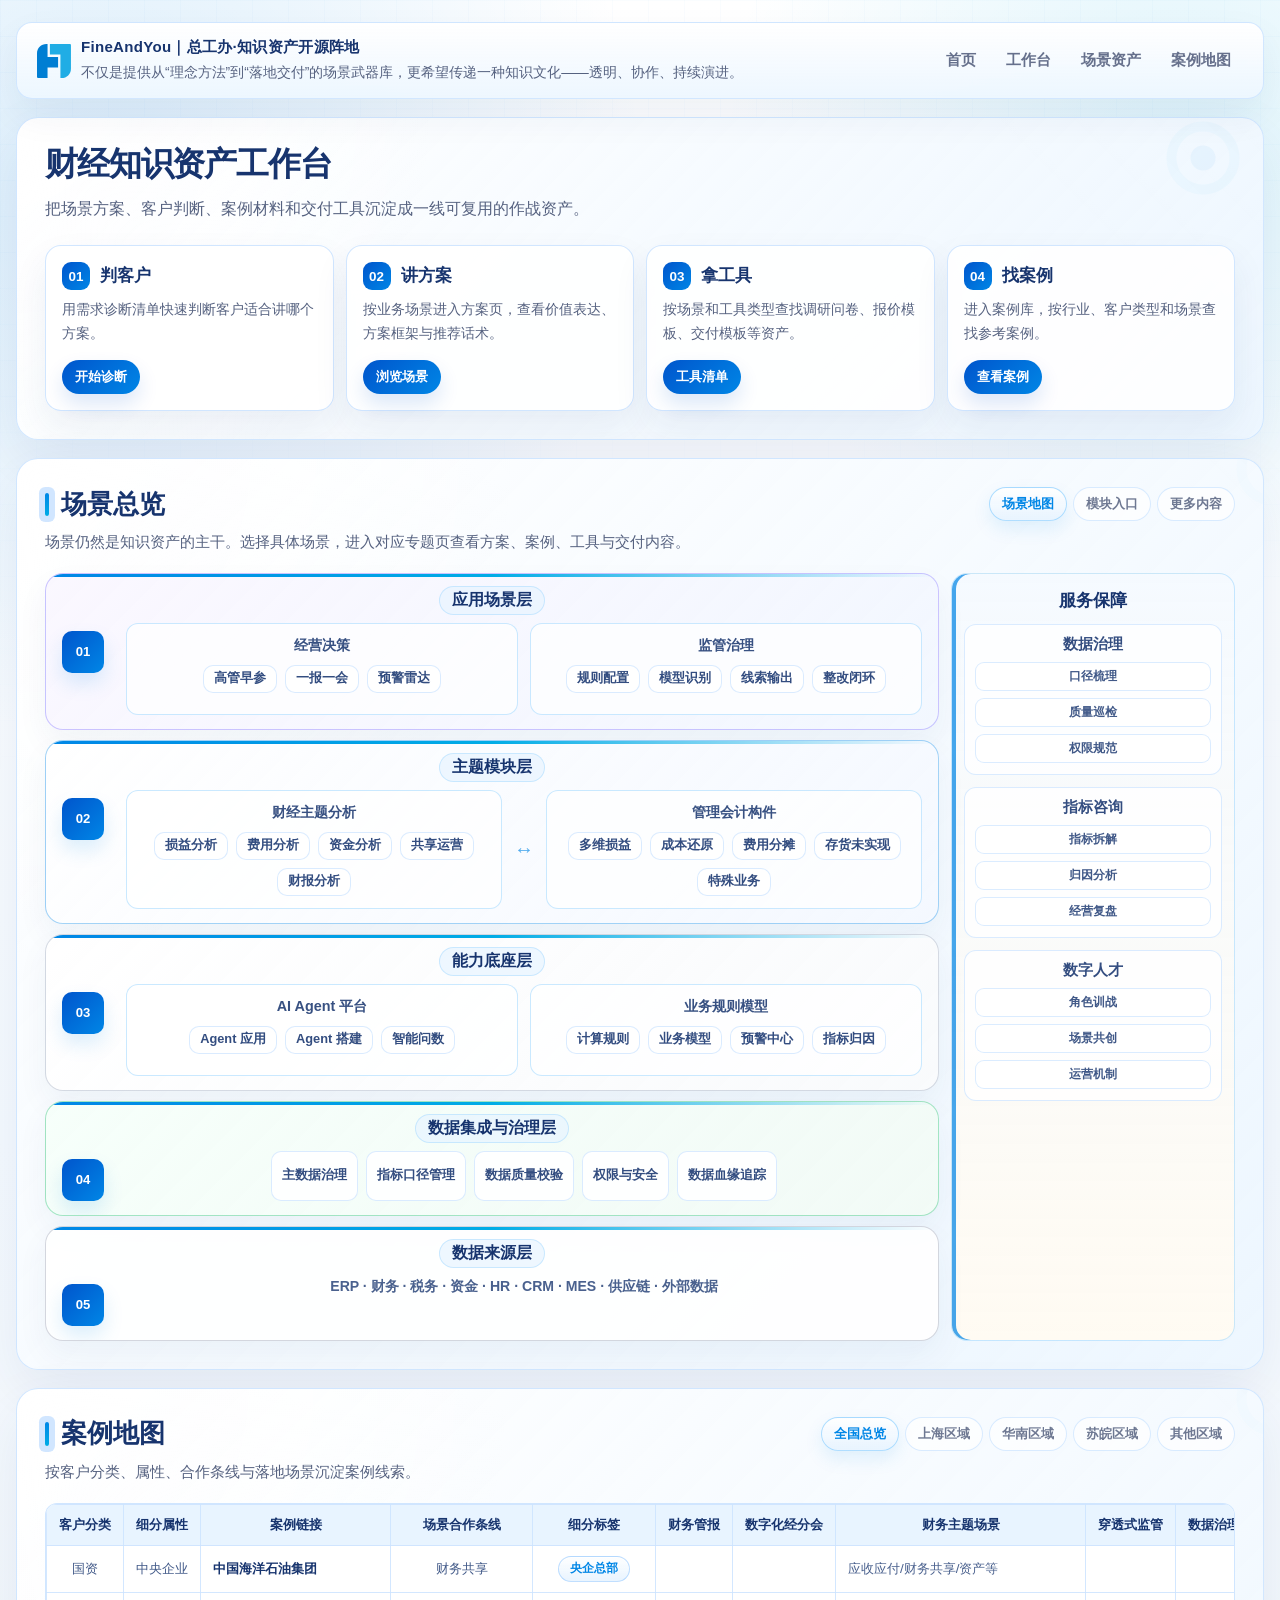
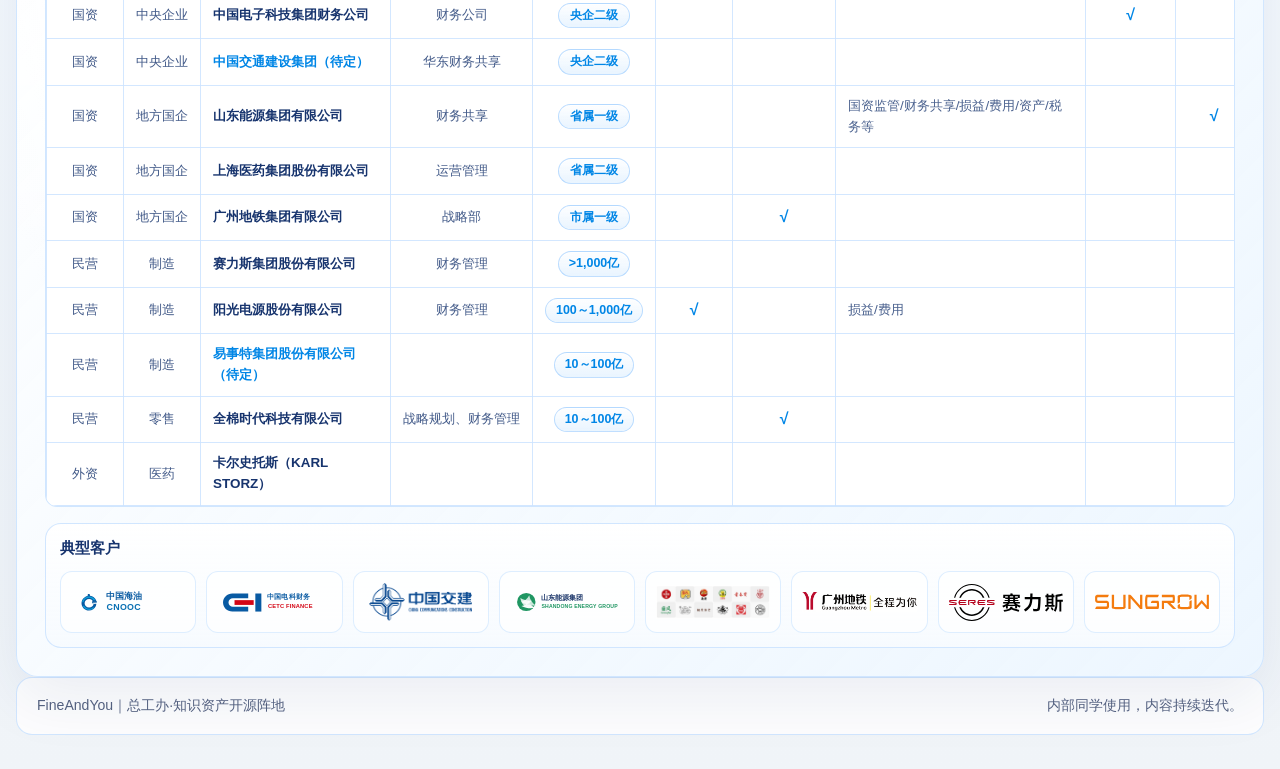
==== index.html @ 0cf7813d "Refine scenario map to architecture layout" ====
<!DOCTYPE html>
<html lang="zh-CN">
<head>
  <meta charset="UTF-8">
  <meta name="viewport" content="width=device-width, initial-scale=1.0">
  <title>FineAndYou | 财经知识资产工作台</title>
  <meta name="description" content="帆软行销·总工办知识资产工作台，面向一线同学沉淀客户判断、场景方案、案例材料与交付工具。">
  <link rel="stylesheet" href="./tokens.css">
  <style>
    :root {
      --navy-900: #17346E;
      --navy-800: #0055CC;
      --navy-700: #0086E6;
      --sky-500: #00ACE6;
      --sky-300: #80CAFF;
      --sky-200: #CCE4FF;
      --bg: #F0F4F8;
      --paper: rgba(255, 255, 255, 0.94);
      --paper-strong: rgba(255, 255, 255, 0.99);
      --line: rgba(0, 85, 204, 0.12);
      --line-strong: rgba(0, 85, 204, 0.2);
      --text: #17346E;
      --text-soft: #566280;
      --text-muted: #8F99B3;
      --accent: #0086E6;
      --success: #00B35C;
      --warning: #F39600;
      --shadow-lg: 0 26px 68px rgba(23, 52, 110, 0.10);
      --shadow-md: 0 16px 36px rgba(23, 52, 110, 0.07);
      --radius-xl: 22px;
      --radius-lg: 16px;
      --radius-md: 12px;
      --radius-sm: 8px;
      --max-width: 1440px;
      --nav-height: 74px;
      --anim: 220ms cubic-bezier(.2, .8, .2, 1);
    }

    * {
      box-sizing: border-box;
    }

    html {
      scroll-behavior: smooth;
    }

    body {
      margin: 0;
      font-family: var(--font-family);
      color: var(--text);
      background:
        radial-gradient(circle at 8% 8%, rgba(0, 134, 230, 0.14), transparent 22%),
        radial-gradient(circle at 92% 6%, rgba(0, 172, 230, 0.12), transparent 18%),
        linear-gradient(180deg, #ffffff 0%, #F5FAFF 48%, #F0F4F8 100%);
      overflow-x: hidden;
    }

    body.is-modal-open {
      overflow: hidden;
    }

    body::before {
      content: "";
      position: fixed;
      inset: 0;
      pointer-events: none;
      background-image:
        linear-gradient(rgba(0, 134, 230, 0.022) 1px, transparent 1px),
        linear-gradient(90deg, rgba(0, 134, 230, 0.022) 1px, transparent 1px);
      background-size: 36px 36px;
      mask-image: linear-gradient(180deg, rgba(0, 0, 0, 0.84), transparent 95%);
    }

    a {
      color: inherit;
      text-decoration: none;
    }

    button,
    input {
      font: inherit;
      color: inherit;
    }

    button {
      cursor: pointer;
      border: 0;
      background: none;
    }

    h1,
    h2,
    h3,
    h4,
    p {
      margin: 0;
    }

    .shell {
      width: min(calc(100% - 32px), var(--max-width));
      margin: 0 auto;
      padding: 22px 0 34px;
      position: relative;
    }

    .topbar {
      position: sticky;
      top: 14px;
      z-index: 60;
      display: flex;
      align-items: center;
      justify-content: space-between;
      gap: 18px;
      min-height: var(--nav-height);
      padding: 15px 20px;
      border-radius: var(--radius-lg);
      background:
        linear-gradient(180deg, rgba(255, 255, 255, 0.96), rgba(232, 244, 255, 0.76)),
        rgba(255, 255, 255, 0.78);
      backdrop-filter: blur(20px) saturate(135%);
      border: 1px solid rgba(204, 228, 255, 0.88);
      box-shadow: 0 16px 38px rgba(23, 52, 110, 0.06);
    }

    .brand {
      min-width: 0;
      display: flex;
      align-items: center;
      gap: 10px;
    }

    .brand-mark {
      flex: 0 0 auto;
      display: flex;
      align-items: center;
    }

    .brand-mark img {
      width: 34px;
      height: auto;
      display: block;
      object-fit: contain;
    }

    .brand-copy {
      min-width: 0;
      display: grid;
      gap: 5px;
    }

    .brand-copy strong {
      display: block;
      font-size: clamp(0.94rem, 1.1vw, 1.08rem);
      color: var(--navy-900);
      letter-spacing: 0.02em;
      white-space: nowrap;
      overflow: hidden;
      text-overflow: ellipsis;
    }

    .brand-subtitle {
      max-width: 760px;
      font-size: 0.86rem;
      line-height: 1.55;
      color: var(--text-soft);
    }

    .topnav {
      display: flex;
      align-items: center;
      gap: 6px;
      flex-wrap: wrap;
      justify-content: flex-end;
    }

    .topnav a {
      position: relative;
      padding: 8px 12px;
      border-radius: 10px;
      color: rgba(86, 98, 128, 0.9);
      font-size: 0.95rem;
      font-weight: 700;
      transition: color var(--anim), background var(--anim);
    }

    .topnav a:hover {
      color: var(--navy-700);
      background: rgba(0, 134, 230, 0.07);
    }

    .page {
      display: grid;
      gap: 18px;
      margin-top: 18px;
    }

    .hero,
    .section-card {
      position: relative;
      overflow: hidden;
      border-radius: var(--radius-xl);
      background:
        radial-gradient(circle at top left, rgba(255, 255, 255, 0.95), transparent 32%),
        linear-gradient(135deg, rgba(255, 255, 255, 0.98), rgba(232, 244, 255, 0.78)),
        var(--paper);
      border: 1px solid rgba(204, 228, 255, 0.88);
      box-shadow: 0 22px 60px rgba(23, 52, 110, 0.08);
      padding: 28px;
    }

    .hero::before,
    .section-card::before {
      content: "";
      position: absolute;
      border-radius: 22px;
      transform: rotate(45deg);
      background:
        radial-gradient(circle, rgba(0, 134, 230, 0.14) 0 12px, transparent 13px 26px, rgba(0, 172, 230, 0.09) 27px 36px, transparent 37px),
        linear-gradient(180deg, rgba(255, 255, 255, 0.08), transparent);
      pointer-events: none;
      opacity: 0.32;
    }

    .hero::before {
      width: 360px;
      height: 360px;
      right: -120px;
      top: -140px;
    }

    .section-card::before {
      width: 220px;
      height: 220px;
      right: -120px;
      top: -100px;
      opacity: 0.16;
    }

    .hero-grid,
    .section-inner {
      position: relative;
      z-index: 1;
    }

    .hero-grid {
      display: grid;
      gap: 22px;
    }

    .hero-copy {
      display: grid;
      gap: 12px;
      max-width: 920px;
    }

    .eyebrow {
      display: inline-flex;
      align-items: center;
      gap: 9px;
      width: fit-content;
      padding: 7px 13px;
      border-radius: 999px;
      background: rgba(0, 134, 230, 0.08);
      color: var(--navy-700);
      font-size: 0.86rem;
      font-weight: 700;
      letter-spacing: 0.04em;
    }

    .eyebrow::before {
      content: "";
      width: 8px;
      height: 8px;
      border-radius: 999px;
      background: linear-gradient(135deg, var(--navy-700), var(--sky-500));
      box-shadow: 0 0 0 6px rgba(0, 134, 230, 0.08);
    }

    .hero h1 {
      font-size: clamp(1.8rem, 2.55vw, 2.58rem);
      line-height: 1.12;
      letter-spacing: -0.035em;
      color: var(--navy-900);
      max-width: 860px;
      text-wrap: balance;
    }

    .hero-subtitle {
      max-width: 940px;
      font-size: 1rem;
      line-height: 1.78;
      color: var(--text-soft);
      text-wrap: pretty;
    }

    .task-grid {
      display: grid;
      grid-template-columns: repeat(4, minmax(0, 1fr));
      gap: 12px;
    }

    .task-card,
    .asset-card,
    .modal-panel,
    .diagnosis-result,
    .tool-row {
      border-radius: var(--radius-lg);
      background: rgba(255, 255, 255, 0.9);
      border: 1px solid rgba(204, 228, 255, 0.9);
      box-shadow: var(--shadow-md);
    }

    .task-card {
      min-height: 166px;
      padding: 16px;
      display: grid;
      align-content: space-between;
      gap: 14px;
      text-align: left;
      transition: transform var(--anim), border-color var(--anim), background var(--anim), box-shadow var(--anim);
    }

    .task-card > span:first-child {
      display: grid;
      grid-template-columns: auto minmax(0, 1fr);
      gap: 8px 10px;
      align-items: center;
    }

    .task-card:hover {
      transform: translateY(-2px);
      border-color: rgba(128, 202, 255, 0.78);
      background: rgba(255, 255, 255, 0.98);
      box-shadow: 0 20px 42px rgba(23, 52, 110, 0.1);
    }

    .task-index {
      display: inline-flex;
      align-items: center;
      justify-content: center;
      width: 28px;
      height: 28px;
      border-radius: 9px;
      color: #fff;
      background: linear-gradient(135deg, var(--navy-800), var(--navy-700));
      font-size: 0.84rem;
      font-weight: 800;
    }

    .task-card h2 {
      margin-top: 0;
      color: var(--navy-900);
      font-size: 1.06rem;
      line-height: 1.32;
    }

    .task-card p {
      grid-column: 1 / -1;
      margin-top: 0;
      color: var(--text-soft);
      font-size: 0.88rem;
      line-height: 1.68;
    }

    .task-action,
    .primary-btn,
    .ghost-btn,
    .tool-filter,
    .modal-close,
    .result-link {
      display: inline-flex;
      align-items: center;
      justify-content: center;
      min-height: 34px;
      padding: 0 13px;
      border-radius: 999px;
      font-size: 0.84rem;
      font-weight: 700;
      transition: transform var(--anim), background var(--anim), border-color var(--anim), color var(--anim), opacity var(--anim);
    }

    .task-action,
    .primary-btn,
    .result-link {
      color: #fff;
      background: linear-gradient(135deg, var(--navy-800), var(--navy-700));
      box-shadow: 0 10px 20px rgba(0, 85, 204, 0.14);
      width: fit-content;
    }

    .ghost-btn,
    .tool-filter,
    .modal-close {
      color: var(--navy-700);
      background: rgba(255, 255, 255, 0.96);
      border: 1px solid rgba(128, 202, 255, 0.58);
    }

    .section-head {
      display: flex;
      align-items: flex-end;
      justify-content: space-between;
      gap: 16px;
      margin-bottom: 18px;
      position: relative;
      z-index: 1;
    }

    .section-title {
      display: grid;
      gap: 8px;
      max-width: 820px;
    }

    .section-title h2 {
      position: relative;
      padding-left: 16px;
      font-size: clamp(1.48rem, 2vw, 2rem);
      line-height: 1.22;
      color: var(--navy-900);
    }

    .section-title h2::before {
      content: "";
      position: absolute;
      left: 0;
      top: 0.15em;
      bottom: 0.15em;
      width: 4px;
      border-radius: 999px;
      background: linear-gradient(180deg, var(--navy-700), var(--sky-500));
      box-shadow: 0 0 0 6px rgba(204, 228, 255, 0.9);
    }

    .section-title p,
    .asset-card p,
    .tool-row p,
    .diagnosis-result p {
      color: var(--text-soft);
      line-height: 1.7;
      font-size: 0.94rem;
    }

    .section-card.is-highlight {
      animation: sectionPulse 1600ms ease;
    }

    @keyframes sectionPulse {
      0% {
        box-shadow: 0 0 0 0 rgba(0, 134, 230, 0.28), 0 22px 60px rgba(23, 52, 110, 0.08);
      }

      55% {
        box-shadow: 0 0 0 10px rgba(0, 134, 230, 0.08), 0 22px 60px rgba(23, 52, 110, 0.08);
      }

      100% {
        box-shadow: 0 0 0 0 rgba(0, 134, 230, 0), 0 22px 60px rgba(23, 52, 110, 0.08);
      }
    }

    .arsenal-tabs {
      display: flex;
      align-items: center;
      gap: 6px;
      flex-wrap: wrap;
      justify-content: flex-end;
    }

    .arsenal-tab {
      display: inline-flex;
      align-items: center;
      justify-content: center;
      min-height: 38px;
      padding: 8px 13px;
      border-radius: 999px;
      color: rgba(86, 98, 128, 0.88);
      border: 1px solid transparent;
      font-weight: 700;
      transition: color var(--anim), background var(--anim), border-color var(--anim);
    }

    .arsenal-tab.is-active {
      color: var(--navy-700);
      background: rgba(232, 244, 255, 0.92);
      border-color: rgba(128, 202, 255, 0.46);
    }

    .scene-tabs,
    .case-region-tabs {
      display: flex;
      align-items: center;
      justify-content: flex-end;
      gap: 6px;
      flex-wrap: wrap;
      max-width: 560px;
    }

    #scene-assets .section-title,
    #case-map .section-title {
      width: 100%;
      max-width: none;
    }

    .scene-title-row,
    .case-map-title-row {
      display: flex;
      align-items: center;
      justify-content: space-between;
      gap: 14px;
      flex-wrap: wrap;
    }

    .scene-tab,
    .case-region-tab {
      display: inline-flex;
      align-items: center;
      justify-content: center;
      min-height: 34px;
      padding: 7px 12px;
      border-radius: 999px;
      color: rgba(86, 98, 128, 0.86);
      font-size: 0.82rem;
      font-weight: 800;
      background: rgba(255, 255, 255, 0.72);
      border: 1px solid rgba(204, 228, 255, 0.74);
      transition: color var(--anim), background var(--anim), border-color var(--anim), box-shadow var(--anim);
    }

    .scene-tab.is-active,
    .case-region-tab.is-active {
      color: var(--navy-700);
      background:
        linear-gradient(180deg, rgba(255, 255, 255, 0.96), rgba(232, 244, 255, 0.9)),
        rgba(232, 244, 255, 0.86);
      border-color: rgba(128, 202, 255, 0.62);
      box-shadow: 0 8px 18px rgba(0, 134, 230, 0.1);
    }

    .arsenal-pane {
      display: none;
      gap: 14px;
    }

    .arsenal-pane.is-active {
      display: grid;
    }

    .asset-grid {
      display: grid;
      grid-template-columns: repeat(3, minmax(0, 1fr));
      gap: 12px;
    }

    .asset-card {
      display: grid;
      gap: 12px;
      min-height: 168px;
      padding: 16px;
      box-shadow: none;
      transition: transform var(--anim), border-color var(--anim), background var(--anim);
    }

    a.asset-card:hover {
      transform: translateY(-2px);
      border-color: rgba(128, 202, 255, 0.78);
      background: rgba(232, 244, 255, 0.46);
    }

    .asset-card.is-disabled {
      border-style: dashed;
      background: rgba(232, 244, 255, 0.4);
      color: var(--text-soft);
    }

    .asset-card-head {
      display: flex;
      align-items: flex-start;
      justify-content: space-between;
      gap: 12px;
    }

    .asset-card h3 {
      color: var(--navy-900);
      font-size: 1.05rem;
      line-height: 1.35;
    }

    .status {
      flex: 0 0 auto;
      display: inline-flex;
      align-items: center;
      min-height: 24px;
      padding: 0 9px;
      border-radius: 999px;
      font-size: 0.75rem;
      font-weight: 800;
      background: rgba(232, 244, 255, 0.96);
      color: var(--navy-700);
      border: 1px solid rgba(128, 202, 255, 0.58);
    }

    .status.is-live {
      color: var(--success);
      border-color: rgba(0, 179, 92, 0.2);
      background: rgba(0, 179, 92, 0.08);
    }

    .status.is-build {
      color: var(--warning);
      border-color: rgba(243, 150, 0, 0.22);
      background: rgba(243, 150, 0, 0.08);
    }

    .status.is-muted {
      color: rgba(86, 98, 128, 0.76);
      border-color: rgba(184, 190, 204, 0.42);
      background: rgba(240, 242, 245, 0.82);
    }

    .case-link {
      display: inline-flex;
      align-items: center;
      gap: 8px;
      width: fit-content;
      color: var(--navy-700);
      font-weight: 700;
      font-size: 0.86rem;
      margin-top: auto;
    }

    .case-link.is-muted,
    .asset-card.is-disabled .case-link {
      color: rgba(86, 98, 128, 0.58);
      pointer-events: none;
    }

    .case-link.is-muted::after,
    .asset-card.is-disabled .case-link::after {
      content: "";
    }

    .case-link::after {
      content: ">";
      font-size: 0.9rem;
      line-height: 1;
    }

    .customer-wall {
      display: grid;
      gap: 12px;
      padding: 14px;
      border-radius: var(--radius-lg);
      background:
        linear-gradient(180deg, rgba(255, 255, 255, 0.94), rgba(245, 250, 255, 0.84)),
        rgba(255, 255, 255, 0.86);
      border: 1px solid rgba(204, 228, 255, 0.9);
    }

    .customer-wall-head {
      display: flex;
      align-items: center;
      justify-content: space-between;
      gap: 12px;
      color: var(--text-soft);
      font-size: 0.82rem;
    }

    .customer-wall-head strong {
      color: var(--navy-900);
      font-size: 0.96rem;
    }

    .customer-logo-grid {
      display: grid;
      grid-template-columns: repeat(8, minmax(0, 1fr));
      gap: 10px;
    }

    .customer-logo {
      display: flex;
      align-items: center;
      justify-content: center;
      min-height: 62px;
      padding: 10px;
      border-radius: 12px;
      background: rgba(255, 255, 255, 0.74);
      border: 1px solid rgba(204, 228, 255, 0.64);
    }

    .customer-logo img {
      width: min(100%, 132px);
      height: 38px;
      object-fit: contain;
      display: block;
      filter: saturate(0.9);
    }

    #case-map .customer-wall {
      margin-top: 16px;
    }

    .case-map-wrap {
      overflow-x: auto;
      border-radius: var(--radius-md);
      border: 1px solid rgba(204, 228, 255, 0.92);
      background: rgba(255, 255, 255, 0.9);
    }

    .case-region-pane {
      display: none;
    }

    .case-region-pane.is-active {
      display: block;
    }

    .case-map-table {
      width: 100%;
      min-width: 1180px;
      border-collapse: collapse;
      color: var(--text);
      font-size: 0.84rem;
      line-height: 1.55;
    }

    .case-map-table th,
    .case-map-table td {
      border: 1px solid rgba(204, 228, 255, 0.86);
      padding: 10px 12px;
      vertical-align: middle;
      background: rgba(255, 255, 255, 0.86);
    }

    .case-map-table th {
      background: rgba(232, 244, 255, 0.96);
      color: var(--navy-900);
      font-weight: 800;
      text-align: center;
      white-space: nowrap;
    }

    .case-map-table td {
      color: rgba(23, 52, 110, 0.82);
    }

    .case-map-table .case-name {
      color: var(--navy-900);
      font-weight: 800;
      min-width: 190px;
    }

    .case-map-subline {
      display: block;
      margin-top: 4px;
      color: var(--navy-700);
      font-size: 0.78rem;
      font-weight: 700;
      line-height: 1.45;
    }

    .case-map-table .case-name.is-pending {
      color: var(--navy-700);
    }

    .case-map-table .center {
      text-align: center;
      white-space: nowrap;
    }

    .case-map-table .scenario-note {
      min-width: 250px;
      color: rgba(23, 52, 110, 0.78);
    }

    .case-map-empty {
      padding: 18px;
      border-radius: var(--radius-md);
      color: var(--text-soft);
      background: rgba(245, 250, 255, 0.78);
      border: 1px dashed rgba(128, 202, 255, 0.68);
      font-weight: 700;
      text-align: center;
    }

    .case-map-tag {
      display: inline-flex;
      align-items: center;
      justify-content: center;
      min-width: 72px;
      padding: 3px 10px;
      border-radius: 999px;
      color: var(--navy-700);
      font-size: 0.78rem;
      font-weight: 800;
      line-height: 1.4;
      background:
        linear-gradient(180deg, rgba(255, 255, 255, 0.94), rgba(232, 244, 255, 0.86)),
        rgba(232, 244, 255, 0.72);
      border: 1px solid rgba(107, 180, 255, 0.42);
      box-shadow: inset 0 1px 0 rgba(255, 255, 255, 0.86);
      white-space: nowrap;
    }

    .case-map-mark {
      color: var(--navy-700);
      font-size: 1rem;
      font-weight: 900;
    }

    .scenario-map {
      display: grid;
      grid-template-columns: minmax(0, 1fr) 284px;
      gap: 12px;
      align-items: stretch;
    }

    .scenario-main {
      display: grid;
      gap: 10px;
    }

    .scenario-layer {
      position: relative;
      overflow: hidden;
      padding: 12px 16px 14px;
      border-radius: 18px;
      background:
        linear-gradient(135deg, rgba(255, 255, 255, 0.98), rgba(242, 247, 255, 0.84)),
        rgba(255, 255, 255, 0.88);
      border: 1px solid rgba(204, 228, 255, 0.88);
      box-shadow: 0 14px 32px rgba(23, 52, 110, 0.05);
    }

    .scenario-layer::before {
      content: "";
      position: absolute;
      inset: 0 0 auto;
      height: 3px;
      background: linear-gradient(90deg, var(--navy-700), var(--sky-500), rgba(128, 202, 255, 0));
    }

    .scenario-layer.is-app {
      border-color: rgba(121, 102, 255, 0.36);
      background:
        linear-gradient(135deg, rgba(250, 247, 255, 0.96), rgba(240, 246, 255, 0.84)),
        rgba(255, 255, 255, 0.88);
    }

    .scenario-layer.is-theme {
      border-color: rgba(0, 134, 230, 0.36);
    }

    .scenario-layer.is-base {
      border-color: rgba(151, 164, 184, 0.4);
      background:
        linear-gradient(135deg, rgba(255, 255, 255, 0.96), rgba(248, 250, 252, 0.86)),
        rgba(255, 255, 255, 0.88);
    }

    .scenario-layer.is-governance {
      border-color: rgba(0, 179, 92, 0.34);
      background:
        linear-gradient(135deg, rgba(246, 255, 250, 0.96), rgba(240, 250, 245, 0.86)),
        rgba(255, 255, 255, 0.88);
    }

    .scenario-layer.is-source {
      border-color: rgba(86, 98, 128, 0.26);
      background: rgba(255, 255, 255, 0.9);
    }

    .scenario-layer-title {
      width: fit-content;
      margin: 0 auto 8px;
      padding: 3px 12px;
      border-radius: 999px;
      color: var(--navy-900);
      font-size: clamp(0.92rem, 1.25vw, 1.08rem);
      font-weight: 900;
      text-align: center;
      background: rgba(232, 244, 255, 0.72);
      border: 1px solid rgba(128, 202, 255, 0.34);
    }

    .scenario-step-row {
      display: grid;
      grid-template-columns: 52px minmax(0, 1fr);
      gap: 12px;
      align-items: stretch;
    }

    .scenario-step-badge {
      display: inline-flex;
      align-items: center;
      justify-content: center;
      width: 42px;
      height: 42px;
      margin-top: 8px;
      border-radius: 10px;
      color: #fff;
      background: linear-gradient(135deg, var(--navy-800), var(--navy-700));
      box-shadow: 0 10px 20px rgba(0, 134, 230, 0.14);
      font-size: 0.82rem;
      font-weight: 900;
    }

    .scenario-cluster-grid {
      display: grid;
      grid-template-columns: repeat(2, minmax(0, 1fr));
      gap: 12px;
      align-items: center;
    }

    .scenario-cluster-row {
      display: grid;
      grid-template-columns: minmax(0, 1fr) auto minmax(0, 1fr);
      gap: 12px;
      align-items: center;
    }

    .scenario-cluster {
      min-height: 92px;
      padding: 12px 14px;
      border-radius: var(--radius-md);
      background: rgba(255, 255, 255, 0.7);
      border: 1px solid rgba(128, 202, 255, 0.42);
    }

    .scenario-cluster-title {
      margin-bottom: 10px;
      color: rgba(23, 52, 110, 0.86);
      font-size: 0.9rem;
      font-weight: 800;
      text-align: center;
    }

    .scenario-pill-row {
      display: flex;
      flex-wrap: wrap;
      justify-content: center;
      gap: 8px;
    }

    .scenario-pill {
      display: inline-flex;
      align-items: center;
      justify-content: center;
      min-height: 28px;
      padding: 4px 10px;
      border-radius: 10px;
      color: rgba(23, 52, 110, 0.88);
      font-size: 0.8rem;
      font-weight: 800;
      background: rgba(255, 255, 255, 0.9);
      border: 1px solid rgba(204, 228, 255, 0.72);
      box-shadow: inset 0 1px 0 rgba(255, 255, 255, 0.82);
    }

    .scenario-flow-arrow {
      color: var(--navy-700);
      font-size: 1.25rem;
      font-weight: 900;
      opacity: 0.68;
    }

    .scenario-source-text {
      color: rgba(23, 52, 110, 0.78);
      font-size: 0.88rem;
      font-weight: 800;
      line-height: 1.55;
      text-align: center;
    }

    .scenario-service {
      display: grid;
      align-content: start;
      gap: 12px;
      padding: 14px 12px;
      border-radius: var(--radius-lg);
      background:
        linear-gradient(180deg, rgba(245, 250, 255, 0.98), rgba(255, 250, 240, 0.82)),
        rgba(255, 255, 255, 0.86);
      border: 1px solid rgba(128, 202, 255, 0.42);
      box-shadow: inset 4px 0 0 rgba(0, 134, 230, 0.72);
    }

    .scenario-service-title {
      color: var(--navy-900);
      font-size: 1.08rem;
      font-weight: 900;
      text-align: center;
    }

    .scenario-service-card {
      display: grid;
      gap: 8px;
      padding: 10px 10px 11px;
      border-radius: var(--radius-md);
      background: rgba(255, 255, 255, 0.78);
      border: 1px solid rgba(204, 228, 255, 0.72);
    }

    .scenario-service-card strong {
      color: rgba(23, 52, 110, 0.88);
      font-size: 0.92rem;
      text-align: center;
    }

    .scenario-service-list {
      display: grid;
      gap: 7px;
    }

    .scenario-service-pill {
      display: inline-flex;
      justify-content: center;
      padding: 5px 8px;
      border-radius: 9px;
      color: rgba(23, 52, 110, 0.82);
      font-size: 0.76rem;
      font-weight: 800;
      background: rgba(255, 255, 255, 0.92);
      border: 1px solid rgba(204, 228, 255, 0.7);
    }

    .modal {
      position: fixed;
      inset: 0;
      z-index: 100;
      display: none;
      align-items: center;
      justify-content: center;
      padding: 24px;
    }

    .modal.is-open {
      display: flex;
    }

    .modal-backdrop {
      position: absolute;
      inset: 0;
      background: rgba(23, 52, 110, 0.38);
      backdrop-filter: blur(14px);
    }

    .modal-panel {
      position: relative;
      z-index: 1;
      width: min(1240px, 100%);
      max-height: min(88vh, 860px);
      overflow: auto;
      padding: 20px;
      background:
        radial-gradient(circle at top left, rgba(232, 244, 255, 0.9), transparent 32%),
        rgba(255, 255, 255, 0.98);
      box-shadow: var(--shadow-lg);
    }

    .modal-head {
      display: flex;
      align-items: flex-start;
      justify-content: space-between;
      gap: 16px;
      padding-bottom: 14px;
      border-bottom: 1px solid rgba(204, 228, 255, 0.88);
    }

    .modal-title {
      display: grid;
      gap: 7px;
    }

    .modal-title h2 {
      color: var(--navy-900);
      font-size: clamp(1.34rem, 2vw, 1.86rem);
      line-height: 1.22;
    }

    .modal-title p {
      color: var(--text-soft);
      line-height: 1.65;
      font-size: 0.94rem;
    }

    .modal-close {
      flex: 0 0 auto;
      width: 38px;
      min-height: 38px;
      padding: 0;
      border-radius: 12px;
      font-size: 1.3rem;
      line-height: 1;
    }

    .modal-body {
      display: grid;
      gap: 16px;
      padding-top: 16px;
    }

    .diagnosis-grid {
      display: grid;
      grid-template-columns: minmax(0, 1fr) minmax(0, 1fr);
      gap: 14px;
      align-items: start;
    }

    .option-groups {
      display: grid;
      grid-template-columns: repeat(2, minmax(0, 1fr));
      gap: 12px;
    }

    .option-group {
      display: grid;
      gap: 10px;
      padding: 14px;
      border-radius: var(--radius-md);
      background: rgba(245, 250, 255, 0.74);
      border: 1px solid rgba(204, 228, 255, 0.84);
    }

    .option-group h3 {
      color: var(--navy-900);
      font-size: 0.98rem;
    }

    .option-list {
      display: flex;
      gap: 8px;
      flex-wrap: wrap;
    }

    .choice {
      position: relative;
      display: inline-flex;
      align-items: center;
      min-height: 34px;
      padding: 0 12px;
      border-radius: 999px;
      background: rgba(255, 255, 255, 0.94);
      border: 1px solid rgba(204, 228, 255, 0.92);
      color: var(--text-soft);
      font-size: 0.84rem;
      font-weight: 700;
      cursor: pointer;
      transition: color var(--anim), background var(--anim), border-color var(--anim);
    }

    .choice input {
      position: absolute;
      inset: 0;
      opacity: 0;
      cursor: pointer;
    }

    .choice:has(input:checked) {
      color: var(--navy-700);
      border-color: rgba(0, 134, 230, 0.45);
      background: rgba(232, 244, 255, 0.92);
    }

    .diagnosis-actions,
    .tool-actions {
      display: flex;
      align-items: center;
      gap: 10px;
      flex-wrap: wrap;
    }

    .diagnosis-actions {
      grid-column: 1 / -1;
    }

    .diagnosis-result {
      padding: 16px;
      display: grid;
      gap: 13px;
      box-shadow: none;
      background:
        linear-gradient(180deg, rgba(255, 255, 255, 0.98), rgba(232, 244, 255, 0.74)),
        rgba(255, 255, 255, 0.94);
      align-content: start;
      min-height: 100%;
    }

    .result-block {
      display: grid;
      gap: 5px;
    }

    .result-block strong {
      color: var(--navy-900);
      font-size: 0.92rem;
    }

    .result-block p {
      font-size: 0.88rem;
    }

    .tool-filters {
      display: grid;
      gap: 10px;
      padding: 14px;
      border-radius: var(--radius-md);
      background: rgba(245, 250, 255, 0.76);
      border: 1px solid rgba(204, 228, 255, 0.84);
    }

    .filter-row {
      display: grid;
      grid-template-columns: 70px minmax(0, 1fr);
      gap: 10px;
      align-items: start;
    }

    .filter-row strong {
      padding-top: 7px;
      color: var(--navy-900);
      font-size: 0.88rem;
    }

    .filter-options {
      display: flex;
      gap: 8px;
      flex-wrap: wrap;
    }

    .tool-filter.is-active {
      color: #fff;
      background: linear-gradient(135deg, var(--navy-800), var(--navy-700));
      border-color: transparent;
    }

    .tool-table {
      display: grid;
      gap: 9px;
    }

    .tool-row {
      display: grid;
      grid-template-columns: minmax(160px, 1.1fr) 110px 120px 96px 92px 104px;
      gap: 10px;
      align-items: center;
      padding: 12px;
      box-shadow: none;
    }

    .tool-row.is-head {
      min-height: 38px;
      color: var(--text-muted);
      font-size: 0.78rem;
      font-weight: 800;
      background: rgba(232, 244, 255, 0.74);
    }

    .tool-row strong {
      color: var(--navy-900);
      font-size: 0.92rem;
    }

    .tool-row p {
      font-size: 0.82rem;
    }

    .tool-action {
      display: inline-flex;
      align-items: center;
      justify-content: center;
      min-height: 30px;
      padding: 0 10px;
      border-radius: 999px;
      color: var(--navy-700);
      background: rgba(232, 244, 255, 0.9);
      border: 1px solid rgba(128, 202, 255, 0.52);
      font-size: 0.78rem;
      font-weight: 800;
      text-align: center;
    }

    .tool-action.is-disabled {
      color: var(--text-muted);
      background: rgba(240, 242, 245, 0.9);
      border-color: rgba(184, 190, 204, 0.48);
      cursor: default;
    }

    .empty-tools {
      display: none;
      padding: 18px;
      border-radius: var(--radius-md);
      color: var(--text-soft);
      background: rgba(245, 250, 255, 0.74);
      border: 1px dashed rgba(128, 202, 255, 0.62);
      text-align: center;
    }

    .empty-tools.is-visible {
      display: block;
    }

    .footer-note {
      display: flex;
      justify-content: space-between;
      gap: 14px;
      flex-wrap: wrap;
      padding: 16px 20px;
      border-radius: var(--radius-lg);
      border: 1px solid rgba(204, 228, 255, 0.9);
      background: rgba(255, 255, 255, 0.82);
      color: var(--text-soft);
      font-size: 0.88rem;
      line-height: 1.7;
    }

    @media (max-width: 1180px) {
      .task-grid {
        grid-template-columns: repeat(2, minmax(0, 1fr));
      }

      .asset-grid {
        grid-template-columns: repeat(2, minmax(0, 1fr));
      }

      .case-map-table {
        min-width: 1100px;
      }

      .customer-logo-grid {
        grid-template-columns: repeat(4, minmax(0, 1fr));
      }

    }

    @media (max-width: 920px) {
      .topbar {
        position: static;
        align-items: flex-start;
        flex-direction: column;
        gap: 14px;
      }

      .topnav,
      .arsenal-tabs,
      .scene-tabs,
      .case-region-tabs {
        justify-content: flex-start;
      }

      .section-head {
        align-items: flex-start;
        flex-direction: column;
      }

      .hero,
      .section-card {
        padding: 22px;
      }

      .case-map-table th,
      .case-map-table td {
        padding: 9px 10px;
      }

      .diagnosis-grid,
      .option-groups {
        grid-template-columns: 1fr;
      }

      .scenario-flow-arrow {
        text-align: center;
      }

      .tool-row,
      .tool-row.is-head {
        grid-template-columns: 1fr;
        gap: 6px;
      }

      .tool-row.is-head {
        display: none;
      }

      .tool-row {
        align-items: start;
      }

      .tool-row > *::before {
        content: attr(data-label);
        display: block;
        color: var(--text-muted);
        font-size: 0.72rem;
        font-weight: 800;
        margin-bottom: 2px;
      }
    }

    @media (max-width: 760px) {
      .asset-grid,
      .customer-logo-grid {
        grid-template-columns: 1fr;
      }
    }

    @media (max-width: 640px) {
      .shell {
        width: min(calc(100% - 14px), var(--max-width));
        padding-top: 10px;
      }

      .topbar,
      .hero,
      .section-card {
        padding: 16px;
        border-radius: 18px;
      }

      .brand-mark img {
        width: 30px;
      }

      .brand-copy strong {
        font-size: 0.86rem;
      }

      .brand-subtitle {
        font-size: 0.76rem;
        line-height: 1.55;
      }

      .topnav {
        width: 100%;
        gap: 5px;
      }

      .topnav a {
        padding: 7px 8px;
        font-size: 0.8rem;
      }

      .page {
        gap: 12px;
        margin-top: 12px;
      }

      .hero-grid {
        gap: 16px;
      }

      .hero h1 {
        font-size: clamp(1.42rem, 5.4vw, 1.82rem);
        line-height: 1.16;
      }

      .hero-subtitle {
        font-size: 0.88rem;
        line-height: 1.68;
      }

      .task-grid {
        grid-template-columns: 1fr;
      }

      .task-card {
        min-height: 0;
        padding: 14px;
        gap: 12px;
      }

      .task-index {
        width: 26px;
        height: 26px;
        border-radius: 8px;
        font-size: 0.78rem;
      }

      .task-card h2 {
        font-size: 1rem;
      }

      .task-card p {
        font-size: 0.84rem;
        line-height: 1.62;
      }

      .task-action {
        min-height: 32px;
        padding: 0 12px;
        font-size: 0.8rem;
      }

      .scene-title-row,
      .case-map-title-row {
        flex-wrap: nowrap;
        align-items: center;
        gap: 10px;
      }

      #scene-assets .section-title h2,
      #case-map .section-title h2 {
        flex: 0 0 auto;
        font-size: clamp(1.36rem, 5.2vw, 1.58rem);
      }

      #scene-assets .scene-tabs,
      #case-map .case-region-tabs {
        flex: 1 1 auto;
        min-width: 0;
        max-width: none;
        flex-wrap: nowrap;
        justify-content: flex-end;
        gap: 4px;
      }

      #scene-assets .scene-tab,
      #case-map .case-region-tab {
        min-height: 30px;
        padding: 5px 6px;
        font-size: 0.72rem;
      }

      .scenario-main {
        gap: 7px;
      }

      .scenario-map {
        grid-template-columns: minmax(0, 1fr) 96px;
        gap: 6px;
      }

      .scenario-layer {
        padding: 6px;
      }

      .scenario-layer-title {
        margin-bottom: 5px;
        padding: 2px 7px;
        font-size: 0.72rem;
      }

      .scenario-cluster-grid {
        gap: 5px;
      }

      .scenario-cluster-row {
        gap: 5px;
      }

      .scenario-cluster {
        min-height: 0;
        padding: 6px;
      }

      .scenario-cluster-title {
        margin-bottom: 4px;
        font-size: 0.66rem;
      }

      .scenario-pill-row {
        gap: 3px;
      }

      .scenario-pill {
        min-height: 18px;
        padding: 2px 4px;
        border-radius: 6px;
        font-size: 0.56rem;
      }

      .scenario-source-text {
        font-size: 0.62rem;
        line-height: 1.3;
      }

      .scenario-service {
        gap: 5px;
        padding: 7px 6px;
      }

      .scenario-service-title {
        font-size: 0.72rem;
      }

      .scenario-service-card {
        gap: 4px;
        padding: 6px 4px;
      }

      .scenario-service-card strong {
        font-size: 0.62rem;
      }

      .scenario-service-list {
        gap: 3px;
      }

      .scenario-service-pill {
        padding: 3px 2px;
        border-radius: 6px;
        font-size: 0.52rem;
      }

      .modal {
        padding: 10px;
        align-items: stretch;
      }

      .modal-panel {
        max-height: calc(100vh - 20px);
        padding: 14px;
        border-radius: 18px;
      }

      .modal-head {
        gap: 10px;
      }

      .filter-row {
        grid-template-columns: 1fr;
        gap: 6px;
      }

      .filter-row strong {
        padding-top: 0;
      }
    }
  </style>
</head>
<body>
  <div class="shell">
    <header class="topbar">
      <div class="brand">
        <a class="brand-mark" href="#hero" aria-label="FineAndYou 首页">
          <img src="./assets/fanruan-mark.svg" alt="帆软 Logo">
        </a>
        <div class="brand-copy">
          <strong>FineAndYou｜总工办·知识资产开源阵地</strong>
          <p class="brand-subtitle">不仅是提供从“理念方法”到“落地交付”的场景武器库，更希望传递一种知识文化——透明、协作、持续演进。</p>
        </div>
      </div>
      <nav class="topnav" aria-label="页面导航">
        <a href="#hero">首页</a>
        <a href="#workbench">工作台</a>
        <a href="#scene-assets">场景资产</a>
        <a href="#case-map">案例地图</a>
      </nav>
    </header>

    <main class="page">
      <section class="hero" id="hero">
        <div class="hero-grid" id="workbench">
          <div class="hero-copy">
            <h1>财经知识资产工作台</h1>
            <p class="hero-subtitle">把场景方案、客户判断、案例材料和交付工具沉淀成一线可复用的作战资产。</p>
          </div>

          <div class="task-grid" aria-label="知识资产工作台任务入口">
            <button class="task-card" type="button" data-open-modal="diagnosis-modal">
              <span>
                <span class="task-index">01</span>
                <h2>判客户</h2>
                <p>用需求诊断清单快速判断客户适合讲哪个方案。</p>
              </span>
              <span class="task-action">开始诊断</span>
            </button>

            <button class="task-card" type="button" data-scroll-target="scene-assets">
              <span>
                <span class="task-index">02</span>
                <h2>讲方案</h2>
                <p>按业务场景进入方案页，查看价值表达、方案框架与推荐话术。</p>
              </span>
              <span class="task-action">浏览场景</span>
            </button>

            <button class="task-card" type="button" data-open-modal="tools-modal">
              <span>
                <span class="task-index">03</span>
                <h2>拿工具</h2>
                <p>按场景和工具类型查找调研问卷、报价模板、交付模板等资产。</p>
              </span>
              <span class="task-action">工具清单</span>
            </button>

            <a class="task-card" href="./CaseLibrary/">
              <span>
                <span class="task-index">04</span>
                <h2>找案例</h2>
                <p>进入案例库，按行业、客户类型和场景查找参考案例。</p>
              </span>
              <span class="task-action">查看案例</span>
            </a>
          </div>
        </div>
      </section>

      <section class="section-card" id="scene-assets">
        <div class="section-head">
          <div class="section-title">
            <div class="scene-title-row">
              <h2>场景总览</h2>
              <div class="scene-tabs" role="tablist" aria-label="场景总览切换">
                <button class="scene-tab is-active" type="button" role="tab" aria-selected="true" aria-controls="scene-map" data-scene-pane="map">场景地图</button>
                <button class="scene-tab" type="button" role="tab" aria-selected="false" aria-controls="scene-modules" data-scene-pane="modules">模块入口</button>
                <button class="scene-tab" type="button" role="tab" aria-selected="false" aria-controls="scene-more" data-scene-pane="more">更多内容</button>
              </div>
            </div>
            <p>场景仍然是知识资产的主干。选择具体场景，进入对应专题页查看方案、案例、工具与交付内容。</p>
          </div>
        </div>

        <div class="section-inner">
          <div class="arsenal-pane is-active" id="scene-map" role="tabpanel">
            <div class="scenario-map" aria-label="财经场景地图">
              <div class="scenario-main">
                <section class="scenario-layer is-app">
                  <h3 class="scenario-layer-title">应用场景层</h3>
                  <div class="scenario-step-row">
                    <span class="scenario-step-badge">01</span>
                    <div class="scenario-cluster-grid">
                      <div class="scenario-cluster">
                        <div class="scenario-cluster-title">经营决策</div>
                        <div class="scenario-pill-row">
                          <span class="scenario-pill">高管早参</span>
                          <span class="scenario-pill">一报一会</span>
                          <span class="scenario-pill">预警雷达</span>
                        </div>
                      </div>
                      <div class="scenario-cluster">
                        <div class="scenario-cluster-title">监管治理</div>
                        <div class="scenario-pill-row">
                          <span class="scenario-pill">规则配置</span>
                          <span class="scenario-pill">模型识别</span>
                          <span class="scenario-pill">线索输出</span>
                          <span class="scenario-pill">整改闭环</span>
                        </div>
                      </div>
                    </div>
                  </div>
                </section>

                <section class="scenario-layer is-theme">
                  <h3 class="scenario-layer-title">主题模块层</h3>
                  <div class="scenario-step-row">
                    <span class="scenario-step-badge">02</span>
                    <div class="scenario-cluster-row">
                      <div class="scenario-cluster">
                        <div class="scenario-cluster-title">财经主题分析</div>
                        <div class="scenario-pill-row">
                          <span class="scenario-pill">损益分析</span>
                          <span class="scenario-pill">费用分析</span>
                          <span class="scenario-pill">资金分析</span>
                          <span class="scenario-pill">共享运营</span>
                          <span class="scenario-pill">财报分析</span>
                        </div>
                      </div>
                      <span class="scenario-flow-arrow" aria-hidden="true">↔</span>
                      <div class="scenario-cluster">
                        <div class="scenario-cluster-title">管理会计构件</div>
                        <div class="scenario-pill-row">
                          <span class="scenario-pill">多维损益</span>
                          <span class="scenario-pill">成本还原</span>
                          <span class="scenario-pill">费用分摊</span>
                          <span class="scenario-pill">存货未实现</span>
                          <span class="scenario-pill">特殊业务</span>
                        </div>
                      </div>
                    </div>
                  </div>
                </section>

                <section class="scenario-layer is-base">
                  <h3 class="scenario-layer-title">能力底座层</h3>
                  <div class="scenario-step-row">
                    <span class="scenario-step-badge">03</span>
                    <div class="scenario-cluster-grid">
                      <div class="scenario-cluster">
                        <div class="scenario-cluster-title">AI Agent 平台</div>
                        <div class="scenario-pill-row">
                          <span class="scenario-pill">Agent 应用</span>
                          <span class="scenario-pill">Agent 搭建</span>
                          <span class="scenario-pill">智能问数</span>
                        </div>
                      </div>
                      <div class="scenario-cluster">
                        <div class="scenario-cluster-title">业务规则模型</div>
                        <div class="scenario-pill-row">
                          <span class="scenario-pill">计算规则</span>
                          <span class="scenario-pill">业务模型</span>
                          <span class="scenario-pill">预警中心</span>
                          <span class="scenario-pill">指标归因</span>
                        </div>
                      </div>
                    </div>
                  </div>
                </section>

                <section class="scenario-layer is-governance">
                  <h3 class="scenario-layer-title">数据集成与治理层</h3>
                  <div class="scenario-step-row">
                    <span class="scenario-step-badge">04</span>
                    <div class="scenario-pill-row">
                      <span class="scenario-pill">主数据治理</span>
                      <span class="scenario-pill">指标口径管理</span>
                      <span class="scenario-pill">数据质量校验</span>
                      <span class="scenario-pill">权限与安全</span>
                      <span class="scenario-pill">数据血缘追踪</span>
                    </div>
                  </div>
                </section>

                <section class="scenario-layer is-source">
                  <h3 class="scenario-layer-title">数据来源层</h3>
                  <div class="scenario-step-row">
                    <span class="scenario-step-badge">05</span>
                    <p class="scenario-source-text">ERP · 财务 · 税务 · 资金 · HR · CRM · MES · 供应链 · 外部数据</p>
                  </div>
                </section>
              </div>

              <aside class="scenario-service" aria-label="服务保障">
                <h3 class="scenario-service-title">服务保障</h3>
                <section class="scenario-service-card">
                  <strong>数据治理</strong>
                  <div class="scenario-service-list">
                    <span class="scenario-service-pill">口径梳理</span>
                    <span class="scenario-service-pill">质量巡检</span>
                    <span class="scenario-service-pill">权限规范</span>
                  </div>
                </section>
                <section class="scenario-service-card">
                  <strong>指标咨询</strong>
                  <div class="scenario-service-list">
                    <span class="scenario-service-pill">指标拆解</span>
                    <span class="scenario-service-pill">归因分析</span>
                    <span class="scenario-service-pill">经营复盘</span>
                  </div>
                </section>
                <section class="scenario-service-card">
                  <strong>数字人才</strong>
                  <div class="scenario-service-list">
                    <span class="scenario-service-pill">角色训战</span>
                    <span class="scenario-service-pill">场景共创</span>
                    <span class="scenario-service-pill">运营机制</span>
                  </div>
                </section>
              </aside>
            </div>
          </div>

          <div class="arsenal-pane" id="scene-modules" role="tabpanel">
            <div class="asset-grid">
              <article class="asset-card is-disabled" aria-label="财经品牌屋入口暂不跳转">
                <div class="asset-card-head">
                  <h3>财经品牌屋</h3>
                  <span class="status is-muted">建设中</span>
                </div>
                <p>帆软财经品牌的价值主张、品牌定位、面向人群与能力支撑。</p>
                <span class="case-link is-muted">进入页面</span>
              </article>

              <a class="asset-card" href="./JFH/">
                <div class="asset-card-head">
                  <h3>数字化经分会</h3>
                  <span class="status is-live">已上线</span>
                </div>
                <p>聚焦高层经营作战，覆盖场景说明、案例地图与工具资产。</p>
                <span class="case-link">进入页面</span>
              </a>

              <article class="asset-card is-disabled" aria-label="财务管报建设中">
                <div class="asset-card-head">
                  <h3>财务管报</h3>
                  <span class="status is-muted">建设中</span>
                </div>
                <p>围绕财务管报自动化，覆盖场景说明、案例地图与工具资产。当前入口待补齐，避免跳转到无效页面。</p>
                <span class="case-link is-muted">进入页面</span>
              </article>

              <article class="asset-card is-disabled" aria-label="穿透式监管入口暂不跳转">
                <div class="asset-card-head">
                  <h3>穿透式监管</h3>
                  <span class="status is-muted">建设中</span>
                </div>
                <p>聚焦央国企，围绕国资穿透式监管政策要求的场景方案。</p>
                <span class="case-link is-muted">进入页面</span>
              </article>

              <a class="asset-card" href="./FinanceAnalysisPlatform/">
                <div class="asset-card-head">
                  <h3>财务主题分析</h3>
                  <span class="status is-live">已上线</span>
                </div>
                <p>四位一体财务主题分析，丰富的场景框架、看板与分析工具。</p>
                <span class="case-link">进入页面</span>
              </a>

              <a class="asset-card" href="./FinanceAgentPlatform/">
                <div class="asset-card-head">
                  <h3>财经 Agent 平台</h3>
                  <span class="status is-live">已上线</span>
                </div>
                <p>AI Agent 助力财经从数据记录走向价值创造。</p>
                <span class="case-link">进入页面</span>
              </a>
            </div>

          </div>

          <div class="arsenal-pane" id="scene-more" role="tabpanel">
            <div class="asset-grid">
              <a class="asset-card" href="./CaseLibrary/">
                <div class="asset-card-head">
                  <h3>案例专题</h3>
                  <span class="status is-build">建设中</span>
                </div>
                <p>可扩展行业案例、客户复盘、方法论拆解等内容集合。</p>
                <span class="case-link">查看页面</span>
              </a>

              <article class="asset-card is-disabled">
                <div class="asset-card-head">
                  <h3>工具资产</h3>
                  <span class="status">待补充</span>
                </div>
                <p>可接入模板、讲稿、方案页、原型页与常用交付资产库。</p>
                <span class="case-link">打开首屏工具台</span>
              </article>

              <article class="asset-card is-disabled">
                <div class="asset-card-head">
                  <h3>研究洞察</h3>
                  <span class="status">待补充</span>
                </div>
                <p>可沉淀行业观察、趋势判断与关键客户话题的长期内容位。</p>
                <span class="case-link">待补充</span>
              </article>
            </div>
          </div>
        </div>
      </section>

      <section class="section-card" id="case-map">
        <div class="section-head">
          <div class="section-title">
            <div class="case-map-title-row">
              <h2>案例地图</h2>
              <div class="case-region-tabs" role="tablist" aria-label="案例地图区域切换">
                <button class="case-region-tab is-active" type="button" role="tab" aria-selected="true" aria-controls="case-region-national" data-region="national">全国总览</button>
                <button class="case-region-tab" type="button" role="tab" aria-selected="false" aria-controls="case-region-shanghai" data-region="shanghai">上海区域</button>
                <button class="case-region-tab" type="button" role="tab" aria-selected="false" aria-controls="case-region-south" data-region="south">华南区域</button>
                <button class="case-region-tab" type="button" role="tab" aria-selected="false" aria-controls="case-region-suwan" data-region="suwan">苏皖区域</button>
                <button class="case-region-tab" type="button" role="tab" aria-selected="false" aria-controls="case-region-other" data-region="other">其他区域</button>
              </div>
            </div>
            <p>按客户分类、属性、合作条线与落地场景沉淀案例线索。</p>
          </div>
        </div>

        <div class="case-region-pane is-active" id="case-region-national" role="tabpanel">
        <div class="case-map-wrap" role="region" aria-label="全国总览案例地图表格" tabindex="0">
          <table class="case-map-table">
            <thead>
              <tr>
                <th>客户分类</th>
                <th>细分属性</th>
                <th>案例链接</th>
                <th>场景合作条线</th>
                <th>细分标签</th>
                <th>财务管报</th>
                <th>数字化经分会</th>
                <th>财务主题场景</th>
                <th>穿透式监管</th>
                <th>数据治理</th>
                <th>数字人才</th>
              </tr>
            </thead>
            <tbody>
              <tr>
                <td class="center">国资</td>
                <td class="center">中央企业</td>
                <td class="case-name">中国海洋石油集团</td>
                <td class="center">财务共享</td>
                <td class="center"><span class="case-map-tag">央企总部</span></td>
                <td></td>
                <td></td>
                <td class="scenario-note">应收应付/财务共享/资产等</td>
                <td></td>
                <td></td>
                <td class="center"><span class="case-map-mark">√</span></td>
              </tr>
              <tr>
                <td class="center">国资</td>
                <td class="center">中央企业</td>
                <td class="case-name">中国电子科技集团财务公司</td>
                <td class="center">财务公司</td>
                <td class="center"><span class="case-map-tag">央企二级</span></td>
                <td></td>
                <td></td>
                <td></td>
                <td class="center"><span class="case-map-mark">√</span></td>
                <td></td>
                <td></td>
              </tr>
              <tr>
                <td class="center">国资</td>
                <td class="center">中央企业</td>
                <td class="case-name is-pending">中国交通建设集团（待定）</td>
                <td class="center">华东财务共享</td>
                <td class="center"><span class="case-map-tag">央企二级</span></td>
                <td></td>
                <td></td>
                <td></td>
                <td></td>
                <td></td>
                <td></td>
              </tr>
              <tr>
                <td class="center">国资</td>
                <td class="center">地方国企</td>
                <td class="case-name">山东能源集团有限公司</td>
                <td class="center">财务共享</td>
                <td class="center"><span class="case-map-tag">省属一级</span></td>
                <td></td>
                <td></td>
                <td class="scenario-note">国资监管/财务共享/损益/费用/资产/税务等</td>
                <td></td>
                <td class="center"><span class="case-map-mark">√</span></td>
                <td class="center"><span class="case-map-mark">√</span></td>
              </tr>
              <tr>
                <td class="center">国资</td>
                <td class="center">地方国企</td>
                <td class="case-name">上海医药集团股份有限公司</td>
                <td class="center">运营管理</td>
                <td class="center"><span class="case-map-tag">省属二级</span></td>
                <td></td>
                <td></td>
                <td></td>
                <td></td>
                <td></td>
                <td></td>
              </tr>
              <tr>
                <td class="center">国资</td>
                <td class="center">地方国企</td>
                <td class="case-name">广州地铁集团有限公司</td>
                <td class="center">战略部</td>
                <td class="center"><span class="case-map-tag">市属一级</span></td>
                <td></td>
                <td class="center"><span class="case-map-mark">√</span></td>
                <td></td>
                <td></td>
                <td></td>
                <td class="center"><span class="case-map-mark">√</span></td>
              </tr>
              <tr>
                <td class="center">民营</td>
                <td class="center">制造</td>
                <td class="case-name">赛力斯集团股份有限公司</td>
                <td class="center">财务管理</td>
                <td class="center"><span class="case-map-tag">&gt;1,000亿</span></td>
                <td></td>
                <td></td>
                <td></td>
                <td></td>
                <td></td>
                <td></td>
              </tr>
              <tr>
                <td class="center">民营</td>
                <td class="center">制造</td>
                <td class="case-name">阳光电源股份有限公司</td>
                <td class="center">财务管理</td>
                <td class="center"><span class="case-map-tag">100～1,000亿</span></td>
                <td class="center"><span class="case-map-mark">√</span></td>
                <td></td>
                <td class="scenario-note">损益/费用</td>
                <td></td>
                <td></td>
                <td></td>
              </tr>
              <tr>
                <td class="center">民营</td>
                <td class="center">制造</td>
                <td class="case-name is-pending">易事特集团股份有限公司（待定）</td>
                <td></td>
                <td class="center"><span class="case-map-tag">10～100亿</span></td>
                <td></td>
                <td></td>
                <td></td>
                <td></td>
                <td></td>
                <td></td>
              </tr>
              <tr>
                <td class="center">民营</td>
                <td class="center">零售</td>
                <td class="case-name">全棉时代科技有限公司</td>
                <td class="center">战略规划、财务管理</td>
                <td class="center"><span class="case-map-tag">10～100亿</span></td>
                <td></td>
                <td class="center"><span class="case-map-mark">√</span></td>
                <td></td>
                <td></td>
                <td></td>
                <td></td>
              </tr>
              <tr>
                <td class="center">外资</td>
                <td class="center">医药</td>
                <td class="case-name">卡尔史托斯（KARL STORZ）</td>
                <td></td>
                <td></td>
                <td></td>
                <td></td>
                <td></td>
                <td></td>
                <td></td>
                <td></td>
              </tr>
            </tbody>
          </table>
        </div>
        </div>

        <div class="case-region-pane" id="case-region-shanghai" role="tabpanel">
          <div class="case-map-wrap" role="region" aria-label="上海区域案例地图表格" tabindex="0">
            <table class="case-map-table">
              <thead>
                <tr>
                  <th>客户分类</th>
                  <th>细分属性</th>
                  <th>案例链接</th>
                  <th>场景合作条线</th>
                  <th>细分标签</th>
                  <th>财务管报</th>
                  <th>数字化经分会</th>
                  <th>财务主题场景</th>
                  <th>穿透式监管</th>
                  <th>数据治理</th>
                  <th>数字人才</th>
                </tr>
              </thead>
              <tbody>
                <tr>
                  <td class="center">国资</td>
                  <td class="center">医药制造</td>
                  <td class="case-name">上药信谊<span class="case-map-subline">上药信谊预算管理平台</span></td>
                  <td class="center">预算管理</td>
                  <td class="center"><span class="case-map-tag">上海医药系</span></td>
                  <td></td>
                  <td></td>
                  <td class="scenario-note">财报数据 / 业财分析 / 预算编制</td>
                  <td></td>
                  <td class="scenario-note">财务数仓</td>
                  <td></td>
                </tr>
                <tr>
                  <td class="center">国资</td>
                  <td class="center">医药集团</td>
                  <td class="case-name">上药集团<span class="case-map-subline">运营管理平台一期项目</span></td>
                  <td class="center">运营管理</td>
                  <td class="center"><span class="case-map-tag">地方国企</span></td>
                  <td></td>
                  <td></td>
                  <td class="scenario-note">财报数据 / 业财分析 / 预算编制</td>
                  <td></td>
                  <td></td>
                  <td></td>
                </tr>
                <tr>
                  <td class="center">国资</td>
                  <td class="center">医药流通</td>
                  <td class="case-name">上药控股<span class="case-map-subline">FineBI 经营分析案例</span></td>
                  <td class="center">经营分析</td>
                  <td class="center"><span class="case-map-tag">医药供应链</span></td>
                  <td></td>
                  <td></td>
                  <td class="scenario-note">财报数据 / 业财分析 / 自助分析 / 预算编制</td>
                  <td></td>
                  <td class="scenario-note">财务数仓</td>
                  <td></td>
                </tr>
                <tr>
                  <td class="center">民营</td>
                  <td class="center">低压电器</td>
                  <td class="case-name">良信电器<span class="case-map-subline">集团经营分析会</span></td>
                  <td class="center">集团经营分析</td>
                  <td class="center"><span class="case-map-tag">上市制造</span></td>
                  <td class="scenario-note">管报搭建</td>
                  <td class="center"><span class="case-map-mark">√</span></td>
                  <td class="scenario-note">财报数据 / 业财分析</td>
                  <td></td>
                  <td></td>
                  <td></td>
                </tr>
                <tr>
                  <td class="center">国资</td>
                  <td class="center">化工制造</td>
                  <td class="case-name">华谊集团<span class="case-map-subline">3F 财务标准化分析看板</span></td>
                  <td class="center">财务标准化</td>
                  <td class="center"><span class="case-map-tag">上海国资</span></td>
                  <td></td>
                  <td></td>
                  <td class="scenario-note">财报数据 / 业财分析 / 自助分析</td>
                  <td></td>
                  <td></td>
                  <td></td>
                </tr>
                <tr>
                  <td class="center">民营</td>
                  <td class="center">新能源</td>
                  <td class="case-name is-pending">远景能源<span class="case-map-subline">回收计划中</span></td>
                  <td class="center">预算管理</td>
                  <td class="center"><span class="case-map-tag">绿色能源</span></td>
                  <td></td>
                  <td></td>
                  <td class="scenario-note">业财分析 / 预算编制</td>
                  <td></td>
                  <td></td>
                  <td></td>
                </tr>
                <tr>
                  <td class="center">民营</td>
                  <td class="center">海洋科技</td>
                  <td class="case-name">上海海兰劳雷<span class="case-map-subline">项目案例材料</span></td>
                  <td class="center">经营与共享</td>
                  <td class="center"><span class="case-map-tag">航海电子</span></td>
                  <td class="scenario-note">管报搭建</td>
                  <td></td>
                  <td class="scenario-note">业财分析 / 资金分析</td>
                  <td></td>
                  <td></td>
                  <td></td>
                </tr>
                <tr>
                  <td class="center">合资</td>
                  <td class="center">汽车热管理</td>
                  <td class="case-name">空调国际<span class="case-map-subline">对账案例</span></td>
                  <td class="center">财务对账</td>
                  <td class="center"><span class="case-map-tag">制造腰部</span></td>
                  <td></td>
                  <td></td>
                  <td></td>
                  <td></td>
                  <td class="scenario-note">财务对账</td>
                  <td></td>
                </tr>
                <tr>
                  <td class="center">民营</td>
                  <td class="center">新能源汽车</td>
                  <td class="case-name">臻驱科技<span class="case-map-subline">预算编制平台项目</span></td>
                  <td class="center">预算管理</td>
                  <td class="center"><span class="case-map-tag">电驱系统</span></td>
                  <td></td>
                  <td></td>
                  <td class="scenario-note">预算编制</td>
                  <td></td>
                  <td></td>
                  <td></td>
                </tr>
                <tr>
                  <td class="center">民营</td>
                  <td class="center">半导体</td>
                  <td class="case-name is-pending">天数智芯<span class="case-map-subline">回收计划中</span></td>
                  <td class="center">费用与资金分析</td>
                  <td class="center"><span class="case-map-tag">AI 芯片</span></td>
                  <td></td>
                  <td></td>
                  <td class="scenario-note">费用分析 / 资金分析</td>
                  <td></td>
                  <td></td>
                  <td></td>
                </tr>
                <tr>
                  <td class="center">外资</td>
                  <td class="center">医疗器械</td>
                  <td class="case-name">卡尔史托斯<span class="case-map-subline">数仓架构及模型优化项目</span></td>
                  <td class="center">数仓与经营分析</td>
                  <td class="center"><span class="case-map-tag">德资医疗</span></td>
                  <td></td>
                  <td></td>
                  <td class="scenario-note">财报数据 / 业财分析 / 预算编制 / 费用分析</td>
                  <td></td>
                  <td class="scenario-note">财务数仓</td>
                  <td></td>
                </tr>
                <tr>
                  <td class="center">外资</td>
                  <td class="center">医药</td>
                  <td class="case-name">日健中外<span class="case-map-subline">滚动预算项目</span></td>
                  <td class="center">预算管理</td>
                  <td class="center"><span class="case-map-tag">外资药企</span></td>
                  <td></td>
                  <td></td>
                  <td class="scenario-note">预算编制</td>
                  <td></td>
                  <td></td>
                  <td></td>
                </tr>
                <tr>
                  <td class="center">外资</td>
                  <td class="center">医药</td>
                  <td class="case-name is-pending">晖致医药<span class="case-map-subline">回收计划中</span></td>
                  <td class="center">待补充</td>
                  <td class="center"><span class="case-map-tag">跨国药企</span></td>
                  <td></td>
                  <td></td>
                  <td></td>
                  <td></td>
                  <td></td>
                  <td></td>
                </tr>
                <tr>
                  <td class="center">国资</td>
                  <td class="center">中央企业</td>
                  <td class="case-name">中远海运<span class="case-map-subline">财务双集中智能化统计分析项目</span></td>
                  <td class="center">财务共享</td>
                  <td class="center"><span class="case-map-tag">央企航运</span></td>
                  <td class="scenario-note">管报搭建</td>
                  <td></td>
                  <td class="scenario-note">财报数据 / 业财分析 / 费用分析 / 资金分析</td>
                  <td></td>
                  <td class="scenario-note">财务数仓</td>
                  <td></td>
                </tr>
                <tr>
                  <td class="center">国资</td>
                  <td class="center">中央企业</td>
                  <td class="case-name">中交建·华东财务共享中心<span class="case-map-subline">以简道云为中心的全家桶建设案例</span></td>
                  <td class="center">财务共享</td>
                  <td class="center"><span class="case-map-tag">央企共享</span></td>
                  <td></td>
                  <td></td>
                  <td class="scenario-note">财报数据 / 费用分析 / 资金分析</td>
                  <td></td>
                  <td></td>
                  <td></td>
                </tr>
                <tr>
                  <td class="center">民营</td>
                  <td class="center">食品供应链</td>
                  <td class="case-name">佳农食品<span class="case-map-subline">一期财务报表替换案例</span></td>
                  <td class="center">财务报表</td>
                  <td class="center"><span class="case-map-tag">生鲜供应链</span></td>
                  <td class="scenario-note">管报搭建</td>
                  <td></td>
                  <td class="scenario-note">财报数据 / 业财分析</td>
                  <td></td>
                  <td></td>
                  <td></td>
                </tr>
                <tr>
                  <td class="center">外资</td>
                  <td class="center">粮油食品</td>
                  <td class="case-name is-pending">金龙鱼<span class="case-map-subline">待制定回收计划</span></td>
                  <td class="center">自助分析</td>
                  <td class="center"><span class="case-map-tag">上市食品</span></td>
                  <td></td>
                  <td></td>
                  <td class="scenario-note">自助分析</td>
                  <td></td>
                  <td></td>
                  <td></td>
                </tr>
                <tr>
                  <td class="center">外资</td>
                  <td class="center">连锁餐饮</td>
                  <td class="case-name is-pending">百胜集团<span class="case-map-subline">待制定回收计划</span></td>
                  <td class="center">待补充</td>
                  <td class="center"><span class="case-map-tag">餐饮零售</span></td>
                  <td></td>
                  <td></td>
                  <td></td>
                  <td></td>
                  <td></td>
                  <td></td>
                </tr>
              </tbody>
            </table>
          </div>
        </div>

        <div class="case-region-pane" id="case-region-south" role="tabpanel">
          <div class="case-map-empty">华南区域案例地图整理中，后续将按同一字段补充。</div>
        </div>

        <div class="case-region-pane" id="case-region-suwan" role="tabpanel">
          <div class="case-map-empty">苏皖区域案例地图整理中，后续将按同一字段补充。</div>
        </div>

        <div class="case-region-pane" id="case-region-other" role="tabpanel">
          <div class="case-map-empty">其他区域案例地图整理中，后续将按同一字段补充。</div>
        </div>

        <section class="customer-wall" aria-label="案例地图典型客户">
          <div class="customer-wall-head">
            <strong>典型客户</strong>
          </div>
          <div class="customer-logo-grid">
            <div class="customer-logo"><img src="./assets/customer-logos/cnooc.svg" alt="中国海洋石油集团 Logo"></div>
            <div class="customer-logo"><img src="./assets/customer-logos/cetc.svg" alt="中国电子科技集团财务公司 Logo"></div>
            <div class="customer-logo"><img src="./assets/customer-logos/cccc.png" alt="中国交通建设集团 Logo"></div>
            <div class="customer-logo"><img src="./assets/customer-logos/shandong-energy.svg" alt="山东能源集团有限公司 Logo"></div>
            <div class="customer-logo"><img src="./assets/customer-logos/sph.jpg" alt="上海医药集团股份有限公司 Logo"></div>
            <div class="customer-logo"><img src="./assets/customer-logos/gzmtr.gif" alt="广州地铁集团有限公司 Logo"></div>
            <div class="customer-logo"><img src="./assets/customer-logos/seres.svg" alt="赛力斯集团股份有限公司 Logo"></div>
            <div class="customer-logo"><img src="./assets/customer-logos/sungrow.svg" alt="阳光电源股份有限公司 Logo"></div>
          </div>
        </section>
      </section>

    </main>

    <footer class="footer-note">
      <span>FineAndYou｜总工办·知识资产开源阵地</span>
      <span>内部同学使用，内容持续迭代。</span>
    </footer>
  </div>

  <section class="modal" id="diagnosis-modal" aria-hidden="true">
    <div class="modal-backdrop" data-close-modal></div>
    <div class="modal-panel" role="dialog" aria-modal="true" aria-labelledby="diagnosis-title">
      <div class="modal-head">
        <div class="modal-title">
          <h2 id="diagnosis-title">客户需求诊断清单</h2>
          <p>按客户条件和当前诉求快速判断优先推荐的财经场景，并给出下一步动作。</p>
        </div>
        <button class="modal-close" type="button" data-close-modal aria-label="关闭">×</button>
      </div>

      <div class="modal-body">
        <div class="diagnosis-grid">
          <form class="option-groups" id="diagnosis-form">
            <section class="option-group">
              <h3>客户类型</h3>
              <div class="option-list">
                <label class="choice"><input type="checkbox" name="customer" value="private">民营企业</label>
                <label class="choice"><input type="checkbox" name="customer" value="state">央国企/国资</label>
                <label class="choice"><input type="checkbox" name="customer" value="group">集团型企业</label>
                <label class="choice"><input type="checkbox" name="customer" value="growth">成长型企业</label>
              </div>
            </section>

            <section class="option-group">
              <h3>当前主要诉求</h3>
              <div class="option-list">
                <label class="choice"><input type="checkbox" name="need" value="boss">老板看经营</label>
                <label class="choice"><input type="checkbox" name="need" value="analysis">财务分析提效</label>
                <label class="choice"><input type="checkbox" name="need" value="report">管报自动化</label>
                <label class="choice"><input type="checkbox" name="need" value="supervision">监管穿透/集团管控</label>
                <label class="choice"><input type="checkbox" name="need" value="governance">数据治理/指标口径</label>
                <label class="choice"><input type="checkbox" name="need" value="ai">AI 财经创新</label>
              </div>
            </section>

            <section class="option-group">
              <h3>当前触达角色</h3>
              <div class="option-list">
                <label class="choice"><input type="checkbox" name="role" value="ceo">1号位/高层</label>
                <label class="choice"><input type="checkbox" name="role" value="cfo">CFO/财务负责人</label>
                <label class="choice"><input type="checkbox" name="role" value="operation">战略运营/经营管理</label>
                <label class="choice"><input type="checkbox" name="role" value="it">信息化/数字化部门</label>
                <label class="choice"><input type="checkbox" name="role" value="business">业务部门负责人</label>
              </div>
            </section>

            <section class="option-group">
              <h3>数据与机制基础</h3>
              <div class="option-list">
                <label class="choice"><input type="checkbox" name="base" value="meeting">已有经营分析会机制</label>
                <label class="choice"><input type="checkbox" name="base" value="finance-report">已有财务管报体系</label>
                <label class="choice"><input type="checkbox" name="base" value="bi">已有 BI/报表基础</label>
                <label class="choice"><input type="checkbox" name="base" value="chaos">数据口径混乱</label>
                <label class="choice"><input type="checkbox" name="base" value="manual">主要靠手工填报</label>
              </div>
            </section>

            <section class="option-group">
              <h3>项目风险信号</h3>
              <div class="option-list">
                <label class="choice"><input type="checkbox" name="risk" value="budget">预算低但想全做</label>
                <label class="choice"><input type="checkbox" name="risk" value="change">需求频繁变化</label>
                <label class="choice"><input type="checkbox" name="risk" value="decision">无法触达决策人</label>
                <label class="choice"><input type="checkbox" name="risk" value="quality">数据质量差且无人牵头</label>
                <label class="choice"><input type="checkbox" name="risk" value="full">希望一期做完整闭环</label>
              </div>
            </section>

            <div class="diagnosis-actions">
              <button class="primary-btn" type="submit">生成诊断结果</button>
              <button class="ghost-btn" type="reset" id="reset-diagnosis">重新诊断</button>
              <button class="ghost-btn" type="button" data-close-modal>返回工作台</button>
            </div>
          </form>

          <aside class="diagnosis-result" aria-live="polite">
            <div class="result-block">
              <strong>推荐方案</strong>
              <p id="result-solution">请先勾选客户条件，系统会优先推荐对应场景。</p>
            </div>
            <div class="result-block">
              <strong>推荐理由</strong>
              <p id="result-reason">推荐会结合客户类型、核心诉求、触达角色和数据基础进行判断。</p>
            </div>
            <div class="result-block">
              <strong>风险提醒</strong>
              <p id="result-risk">如出现预算不足、无法触达决策人、数据无人牵头等信号，需要先收敛边界。</p>
            </div>
            <div class="result-block">
              <strong>下一步动作</strong>
              <p id="result-next">建议先完成客户访谈和场景定级，再进入具体方案页。</p>
            </div>
            <a class="result-link" id="result-link" href="./JFH/">进入数字化经分会</a>
          </aside>
        </div>
      </div>
    </div>
  </section>

  <section class="modal" id="tools-modal" aria-hidden="true">
    <div class="modal-backdrop" data-close-modal></div>
    <div class="modal-panel" role="dialog" aria-modal="true" aria-labelledby="tools-title">
      <div class="modal-head">
        <div class="modal-title">
          <h2 id="tools-title">场景工具台</h2>
          <p>跨场景检索调研问卷、报价模板、方案材料、案例卡片、交付模板、FAQ 口径和训战资料。</p>
        </div>
        <button class="modal-close" type="button" data-close-modal aria-label="关闭">×</button>
      </div>

      <div class="modal-body">
        <div class="tool-filters" aria-label="工具筛选">
          <div class="filter-row">
            <strong>场景</strong>
            <div class="filter-options" data-filter-group="scene">
              <button class="tool-filter is-active" type="button" data-value="all">全部</button>
              <button class="tool-filter" type="button" data-value="数字化经分会">数字化经分会</button>
              <button class="tool-filter" type="button" data-value="财务主题分析">财务主题分析</button>
              <button class="tool-filter" type="button" data-value="财务管报">财务管报</button>
              <button class="tool-filter" type="button" data-value="穿透式监管">穿透式监管</button>
              <button class="tool-filter" type="button" data-value="财经 Agent 平台">财经 Agent 平台</button>
            </div>
          </div>

          <div class="filter-row">
            <strong>类型</strong>
            <div class="filter-options" data-filter-group="type">
              <button class="tool-filter is-active" type="button" data-value="all">全部</button>
              <button class="tool-filter" type="button" data-value="需求调研问卷">需求调研问卷</button>
              <button class="tool-filter" type="button" data-value="报价模板">报价模板</button>
              <button class="tool-filter" type="button" data-value="方案材料">方案材料</button>
              <button class="tool-filter" type="button" data-value="案例卡片">案例卡片</button>
              <button class="tool-filter" type="button" data-value="交付模板">交付模板</button>
              <button class="tool-filter" type="button" data-value="FAQ 口径">FAQ 口径</button>
              <button class="tool-filter" type="button" data-value="训战资料">训战资料</button>
            </div>
          </div>
        </div>

        <div class="tool-table" id="tool-table">
          <div class="tool-row is-head">
            <span>工具名称</span>
            <span>所属场景</span>
            <span>工具类型</span>
            <span>适用阶段</span>
            <span>状态</span>
            <span>操作</span>
          </div>
          <article class="tool-row" data-scene="数字化经分会" data-type="需求调研问卷">
            <strong data-label="工具名称">经分会客户诊断清单</strong>
            <p data-label="所属场景">数字化经分会</p>
            <p data-label="工具类型">需求调研问卷</p>
            <p data-label="适用阶段">售前</p>
            <span class="status is-live" data-label="状态">已准备</span>
            <a class="tool-action" data-label="操作" href="./JFH/">进入场景页</a>
          </article>
          <article class="tool-row" data-scene="数字化经分会" data-type="案例卡片">
            <strong data-label="工具名称">良信电器案例卡片</strong>
            <p data-label="所属场景">数字化经分会</p>
            <p data-label="工具类型">案例卡片</p>
            <p data-label="适用阶段">方案</p>
            <span class="status is-live" data-label="状态">已准备</span>
            <a class="tool-action" data-label="操作" href="./JFH/">进入场景页</a>
          </article>
          <article class="tool-row" data-scene="财务主题分析" data-type="方案材料">
            <strong data-label="工具名称">财务主题分析方案框架</strong>
            <p data-label="所属场景">财务主题分析</p>
            <p data-label="工具类型">方案材料</p>
            <p data-label="适用阶段">方案</p>
            <span class="status is-live" data-label="状态">已准备</span>
            <a class="tool-action" data-label="操作" href="./FinanceAnalysisPlatform/">进入场景页</a>
          </article>
          <article class="tool-row" data-scene="穿透式监管" data-type="方案材料">
            <strong data-label="工具名称">穿透式监管政策场景说明</strong>
            <p data-label="所属场景">穿透式监管</p>
            <p data-label="工具类型">方案材料</p>
            <p data-label="适用阶段">方案</p>
            <span class="status is-live" data-label="状态">已准备</span>
            <a class="tool-action" data-label="操作" href="./PenetratingSupervision/">进入场景页</a>
          </article>
          <article class="tool-row" data-scene="财经 Agent 平台" data-type="训战资料">
            <strong data-label="工具名称">财经 Agent 场景讲解材料</strong>
            <p data-label="所属场景">财经 Agent 平台</p>
            <p data-label="工具类型">训战资料</p>
            <p data-label="适用阶段">方案</p>
            <span class="status is-live" data-label="状态">已准备</span>
            <a class="tool-action" data-label="操作" href="./FinanceAgentPlatform/">进入场景页</a>
          </article>
          <article class="tool-row" data-scene="财务管报" data-type="报价模板">
            <strong data-label="工具名称">财务管报报价边界模板</strong>
            <p data-label="所属场景">财务管报</p>
            <p data-label="工具类型">报价模板</p>
            <p data-label="适用阶段">报价</p>
            <span class="status is-build" data-label="状态">建设中</span>
            <span class="tool-action is-disabled" data-label="操作">暂无链接</span>
          </article>
          <article class="tool-row" data-scene="数字化经分会" data-type="FAQ 口径">
            <strong data-label="工具名称">经分会常见问题口径</strong>
            <p data-label="所属场景">数字化经分会</p>
            <p data-label="工具类型">FAQ 口径</p>
            <p data-label="适用阶段">售前</p>
            <span class="status" data-label="状态">建议补充</span>
            <span class="tool-action is-disabled" data-label="操作">待补充</span>
          </article>
          <article class="tool-row" data-scene="财务主题分析" data-type="交付模板">
            <strong data-label="工具名称">主题分析交付复盘模板</strong>
            <p data-label="所属场景">财务主题分析</p>
            <p data-label="工具类型">交付模板</p>
            <p data-label="适用阶段">交付</p>
            <span class="status" data-label="状态">内部使用</span>
            <span class="tool-action is-disabled" data-label="操作">内部沉淀中</span>
          </article>
        </div>
        <div class="empty-tools" id="empty-tools">当前筛选条件下暂无工具，建议切换场景或工具类型。</div>
        <div class="tool-actions">
          <button class="ghost-btn" type="button" data-close-modal>返回工作台</button>
        </div>
      </div>
    </div>
  </section>

  <script>
    const tabs = Array.from(document.querySelectorAll('.scene-tab'));
    const panes = Array.from(document.querySelectorAll('.arsenal-pane'));
    const caseRegionTabs = Array.from(document.querySelectorAll('.case-region-tab'));
    const caseRegionPanes = Array.from(document.querySelectorAll('.case-region-pane'));
    const modals = Array.from(document.querySelectorAll('.modal'));
    let lastFocusedElement = null;

    tabs.forEach((tab) => {
      tab.addEventListener('click', () => {
        const { scenePane } = tab.dataset;

        tabs.forEach((item) => {
          const active = item === tab;
          item.classList.toggle('is-active', active);
          item.setAttribute('aria-selected', String(active));
        });

        panes.forEach((panel) => {
          panel.classList.toggle('is-active', panel.id === `scene-${scenePane}`);
        });
      });
    });

    caseRegionTabs.forEach((tab) => {
      tab.addEventListener('click', () => {
        const { region } = tab.dataset;

        caseRegionTabs.forEach((item) => {
          const active = item === tab;
          item.classList.toggle('is-active', active);
          item.setAttribute('aria-selected', String(active));
        });

        caseRegionPanes.forEach((panel) => {
          panel.classList.toggle('is-active', panel.id === `case-region-${region}`);
        });
      });
    });

    function openModal(id) {
      const modal = document.getElementById(id);
      if (!modal) return;
      lastFocusedElement = document.activeElement;
      modal.classList.add('is-open');
      modal.setAttribute('aria-hidden', 'false');
      document.body.classList.add('is-modal-open');
      const closeButton = modal.querySelector('.modal-close');
      closeButton?.focus();
    }

    function closeModal(modal) {
      if (!modal) return;
      modal.classList.remove('is-open');
      modal.setAttribute('aria-hidden', 'true');
      document.body.classList.remove('is-modal-open');
      if (lastFocusedElement && typeof lastFocusedElement.focus === 'function') {
        lastFocusedElement.focus();
      }
    }

    document.querySelectorAll('[data-open-modal]').forEach((trigger) => {
      trigger.addEventListener('click', () => openModal(trigger.dataset.openModal));
    });

    document.querySelectorAll('[data-close-modal]').forEach((trigger) => {
      trigger.addEventListener('click', () => closeModal(trigger.closest('.modal')));
    });

    document.addEventListener('keydown', (event) => {
      if (event.key === 'Escape') {
        closeModal(document.querySelector('.modal.is-open'));
      }
    });

    document.querySelectorAll('[data-scroll-target]').forEach((trigger) => {
      trigger.addEventListener('click', () => {
        const target = document.getElementById(trigger.dataset.scrollTarget);
        if (!target) return;
        target.scrollIntoView({ behavior: 'smooth', block: 'start' });
        target.classList.remove('is-highlight');
        window.setTimeout(() => target.classList.add('is-highlight'), 120);
      });
    });

    const solutionMap = {
      jfh: {
        name: '数字化经分会',
        href: './JFH/',
        reason: '客户关注老板看经营、高层经营会或经营管理机制，适合围绕经营分析会议提效、经营分析报告提质展开。',
        next: '先判断是否服务企业 1 号位或高层，再进入经分会专题页准备价值主张、案例和工具。'
      },
      analysis: {
        name: '财务主题分析',
        href: './FinanceAnalysisPlatform/',
        reason: '客户诉求集中在财务分析提效、专题分析和业务洞察，适合按主题分析框架进入。',
        next: '进入财务主题分析页，选择收入、成本、利润、资金等主题组织方案表达。'
      },
      report: {
        name: '财务管报',
        href: '#scene-assets',
        reason: '客户已有财务管报体系或明确要求管报自动化，适合先收敛报表范围和自动化边界。',
        next: '当前专题页建设中，建议先使用工具台中的报价边界和需求清单做预判断。'
      },
      supervision: {
        name: '穿透式监管',
        href: './PenetratingSupervision/',
        reason: '央国企、国资或集团管控诉求明显，适合从监管穿透、组织管控和数据上收口切入。',
        next: '进入穿透式监管页，优先准备政策口径、集团管控场景和数据穿透路径。'
      },
      agent: {
        name: '财经 Agent 平台',
        href: './FinanceAgentPlatform/',
        reason: '客户明确关注 AI 财经创新、数字员工或智能分析能力，适合用 Agent 平台建立新产品路径。',
        next: '进入财经 Agent 平台页，明确 AI 场景、数据基础和可落地的数字员工边界。'
      }
    };

    function getCheckedValues(form) {
      return Array.from(form.querySelectorAll('input:checked')).map((input) => input.value);
    }

    function chooseSolution(values) {
      if (values.includes('ai')) return solutionMap.agent;
      if (values.includes('supervision') || values.includes('state')) return solutionMap.supervision;
      if (values.includes('report') || values.includes('finance-report') || values.includes('manual')) return solutionMap.report;
      if (values.includes('analysis') || values.includes('cfo')) return solutionMap.analysis;
      return solutionMap.jfh;
    }

    const diagnosisForm = document.getElementById('diagnosis-form');
    const resultSolution = document.getElementById('result-solution');
    const resultReason = document.getElementById('result-reason');
    const resultRisk = document.getElementById('result-risk');
    const resultNext = document.getElementById('result-next');
    const resultLink = document.getElementById('result-link');

    diagnosisForm?.addEventListener('submit', (event) => {
      event.preventDefault();
      const values = getCheckedValues(diagnosisForm);
      const solution = chooseSolution(values);
      const riskSignals = values.filter((value) => ['budget', 'change', 'decision', 'quality', 'full', 'chaos'].includes(value));

      resultSolution.textContent = solution.name;
      resultReason.textContent = solution.reason;
      resultRisk.textContent = riskSignals.length
        ? '已出现风险信号，建议先控制一期范围、确认决策链路和数据牵头人，再承诺交付边界。'
        : '暂未识别强风险信号，仍建议在售前阶段确认预算、决策人、数据负责人和变更边界。';
      resultNext.textContent = solution.next;
      resultLink.textContent = `进入${solution.name}`;
      resultLink.setAttribute('href', solution.href);
    });

    document.getElementById('reset-diagnosis')?.addEventListener('click', () => {
      window.setTimeout(() => {
        resultSolution.textContent = '请先勾选客户条件，系统会优先推荐对应场景。';
        resultReason.textContent = '推荐会结合客户类型、核心诉求、触达角色和数据基础进行判断。';
        resultRisk.textContent = '如出现预算不足、无法触达决策人、数据无人牵头等信号，需要先收敛边界。';
        resultNext.textContent = '建议先完成客户访谈和场景定级，再进入具体方案页。';
        resultLink.textContent = '进入数字化经分会';
        resultLink.setAttribute('href', './JFH/');
      }, 0);
    });

    const filters = {
      scene: 'all',
      type: 'all'
    };

    const toolRows = Array.from(document.querySelectorAll('.tool-row:not(.is-head)'));
    const emptyTools = document.getElementById('empty-tools');

    function applyToolFilters() {
      let visibleCount = 0;
      toolRows.forEach((row) => {
        const sceneMatch = filters.scene === 'all' || row.dataset.scene === filters.scene;
        const typeMatch = filters.type === 'all' || row.dataset.type === filters.type;
        const visible = sceneMatch && typeMatch;
        row.style.display = visible ? '' : 'none';
        if (visible) visibleCount += 1;
      });
      emptyTools?.classList.toggle('is-visible', visibleCount === 0);
    }

    document.querySelectorAll('[data-filter-group]').forEach((group) => {
      group.addEventListener('click', (event) => {
        const button = event.target.closest('.tool-filter');
        if (!button) return;

        const filterName = group.dataset.filterGroup;
        filters[filterName] = button.dataset.value;
        group.querySelectorAll('.tool-filter').forEach((item) => {
          item.classList.toggle('is-active', item === button);
        });
        applyToolFilters();
      });
    });
  </script>
</body>
</html>
---- tokens.css ----
/* tokens.css · 帆软 COE 设计令牌 · 唯一事实来源 */

:root {
  /* ── 主色系 ── */
  --color-primary:        #0086E6;
  --color-primary-dark:   #0055CC;
  --color-primary-light:  #00ACE6;

  /* ── 主色浅色延伸 ── */
  --color-primary-100:    #E8F4FF;
  --color-primary-200:    #CCE4FF;
  --color-primary-300:    #80CAFF;

  /* ── 功能色 ── */
  --color-warning:        #F3C900;
  --color-orange:         #F39600;
  --color-error:          #CC0010;
  --color-success:        #00B35C;

  /* ── 文字色 ── */
  --color-text-h:         #17346E;   /* 标题 */
  --color-text-body:      #566280;   /* 正文 */
  --color-text-sub:       #8F99B3;   /* 辅助 */
  --color-text-disabled:  #B8BECC;   /* 禁用 */

  /* ── 背景 & 边框 ── */
  --color-bg-page:        #F0F4F8;
  --color-bg-card:        #FFFFFF;
  --color-bg-subtle:      #F0F2F5;
  --color-border:         #B8BECC;
  --color-border-light:   #DADEE6;

  /* ── 排版 ── */
  --font-family:    'PingFang SC', 'Microsoft YaHei', Arial, sans-serif;
  --font-size-xs:   11px;
  --font-size-sm:   12px;
  --font-size-base: 14px;
  --font-size-md:   16px;
  --font-size-lg:   20px;
  --font-size-xl:   26px;
  --font-size-2xl:  32px;
  --font-size-3xl:  42px;

  --font-weight-regular: 400;
  --font-weight-medium:  500;
  --font-weight-bold:    700;
  --font-weight-black:   800;

  --line-height-tight:   1.2;
  --line-height-normal:  1.6;
  --line-height-loose:   1.8;

  /* ── 间距系统（4px 基础单元）── */
  --space-1:   4px;
  --space-2:   8px;
  --space-3:   12px;
  --space-4:   16px;
  --space-5:   20px;
  --space-6:   24px;
  --space-8:   32px;
  --space-10:  40px;
  --space-12:  48px;
  --space-16:  64px;

  /* ── 圆角 ── */
  --radius-xs:   2px;
  --radius-sm:   4px;
  --radius-md:   8px;
  --radius-lg:   12px;
  --radius-xl:   16px;
  --radius-pill: 9999px;

  /* ── 阴影 ── */
  --shadow-xs: 0 1px 4px rgba(0, 85, 204, 0.06);
  --shadow-sm: 0 2px 8px rgba(0, 85, 204, 0.09);
  --shadow-md: 0 4px 20px rgba(0, 85, 204, 0.13);
  --shadow-lg: 0 8px 40px rgba(0, 85, 204, 0.18);

  /* ── 过渡动画 ── */
  --transition-fast:   0.15s ease;
  --transition-normal: 0.25s ease;
  --transition-slow:   0.4s ease;

  /* ── 布局 ── */
  --container-max:  1200px;
  --nav-height:     60px;
}
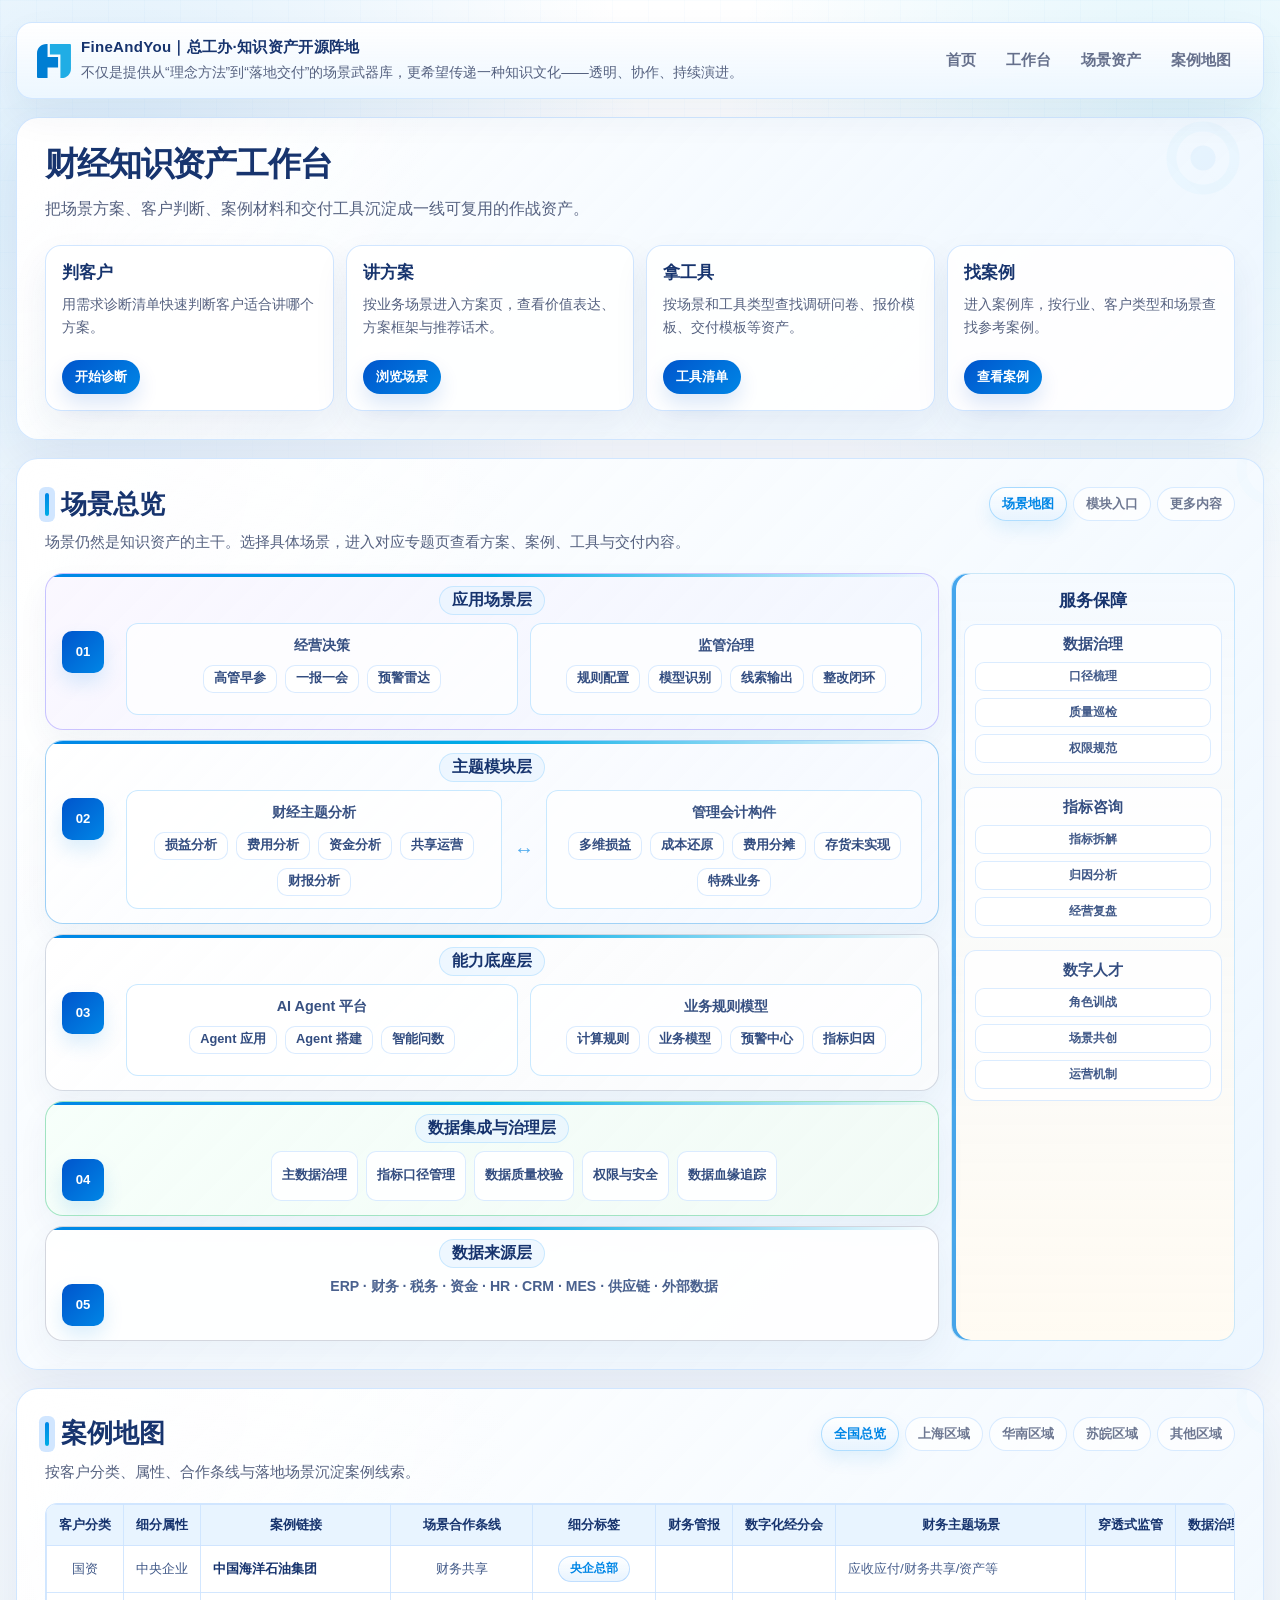
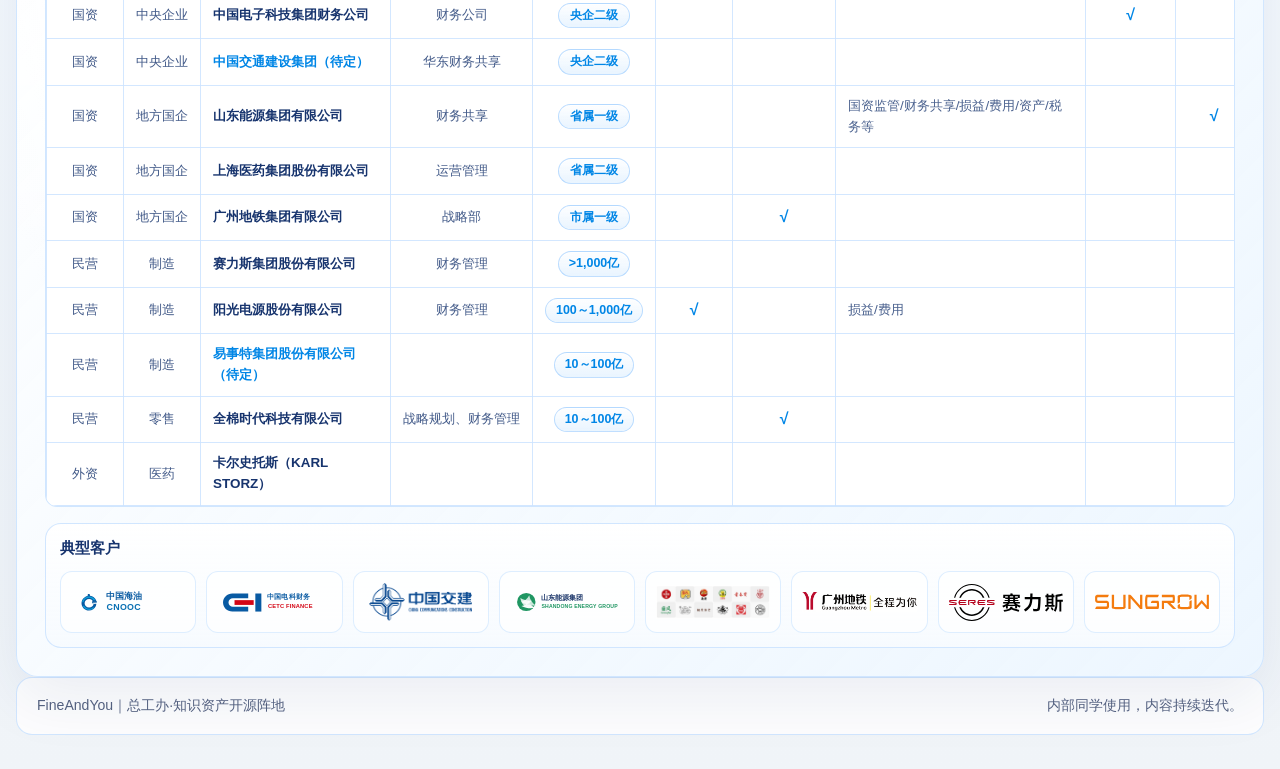
==== commit 1ce8d532: "Remove task card numbers" ====
--- a/index.html
+++ b/index.html
@@ -322,9 +322,7 @@
 
     .task-card > span:first-child {
       display: grid;
-      grid-template-columns: auto minmax(0, 1fr);
-      gap: 8px 10px;
-      align-items: center;
+      gap: 8px;
     }
 
     .task-card:hover {
@@ -332,19 +330,6 @@
       border-color: rgba(128, 202, 255, 0.78);
       background: rgba(255, 255, 255, 0.98);
       box-shadow: 0 20px 42px rgba(23, 52, 110, 0.1);
-    }
-
-    .task-index {
-      display: inline-flex;
-      align-items: center;
-      justify-content: center;
-      width: 28px;
-      height: 28px;
-      border-radius: 9px;
-      color: #fff;
-      background: linear-gradient(135deg, var(--navy-800), var(--navy-700));
-      font-size: 0.84rem;
-      font-weight: 800;
     }
 
     .task-card h2 {
@@ -1467,13 +1452,6 @@
         min-height: 0;
         padding: 14px;
         gap: 12px;
-      }
-
-      .task-index {
-        width: 26px;
-        height: 26px;
-        border-radius: 8px;
-        font-size: 0.78rem;
       }
 
       .task-card h2 {
@@ -1659,7 +1637,6 @@
           <div class="task-grid" aria-label="知识资产工作台任务入口">
             <button class="task-card" type="button" data-open-modal="diagnosis-modal">
               <span>
-                <span class="task-index">01</span>
                 <h2>判客户</h2>
                 <p>用需求诊断清单快速判断客户适合讲哪个方案。</p>
               </span>
@@ -1668,7 +1645,6 @@
 
             <button class="task-card" type="button" data-scroll-target="scene-assets">
               <span>
-                <span class="task-index">02</span>
                 <h2>讲方案</h2>
                 <p>按业务场景进入方案页，查看价值表达、方案框架与推荐话术。</p>
               </span>
@@ -1677,7 +1653,6 @@
 
             <button class="task-card" type="button" data-open-modal="tools-modal">
               <span>
-                <span class="task-index">03</span>
                 <h2>拿工具</h2>
                 <p>按场景和工具类型查找调研问卷、报价模板、交付模板等资产。</p>
               </span>
@@ -1686,7 +1661,6 @@
 
             <a class="task-card" href="./CaseLibrary/">
               <span>
-                <span class="task-index">04</span>
                 <h2>找案例</h2>
                 <p>进入案例库，按行业、客户类型和场景查找参考案例。</p>
               </span>
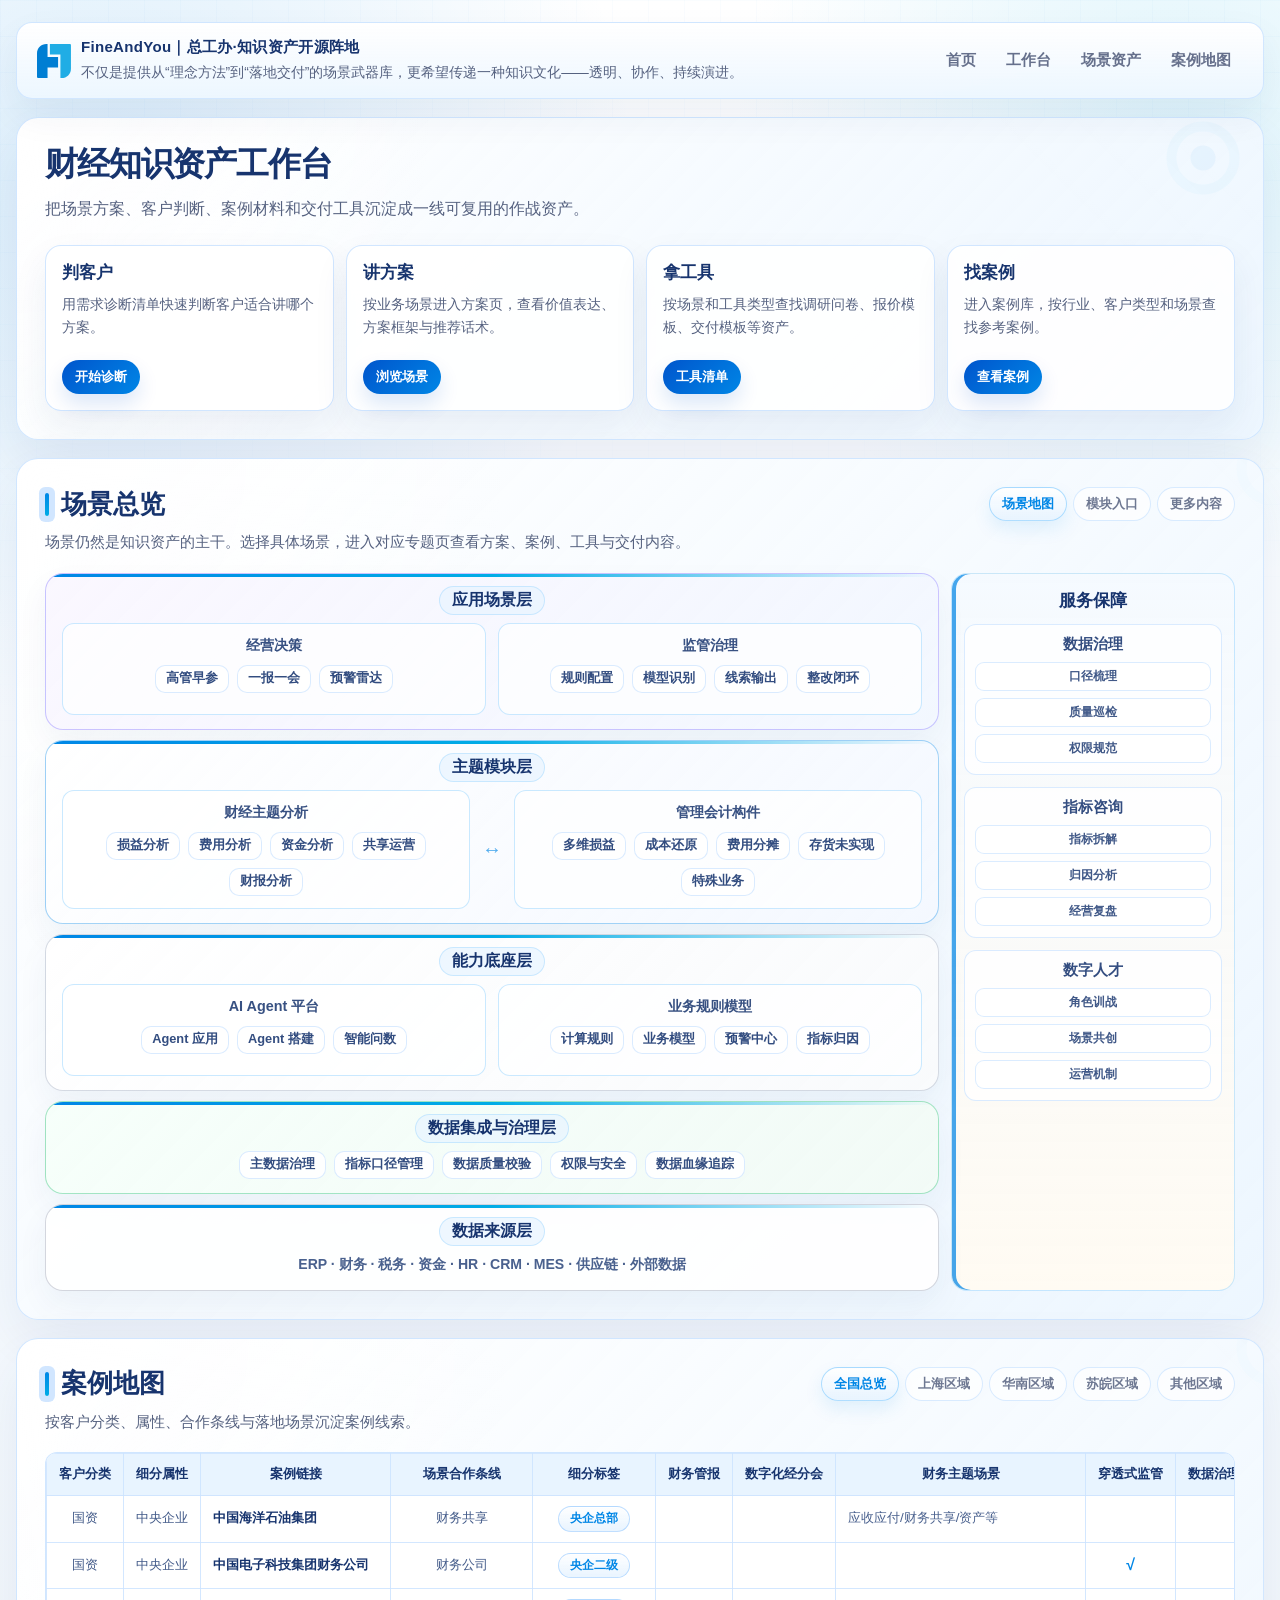
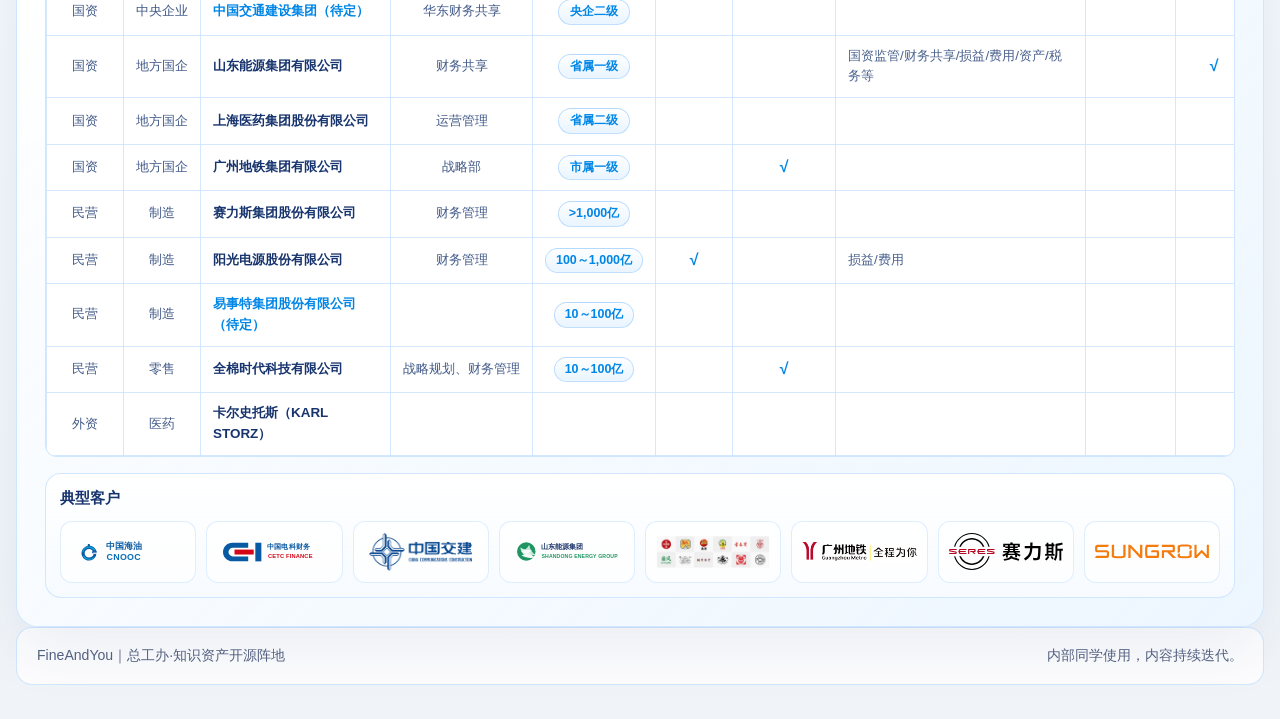
==== commit a9d560d0: "Remove scenario map step badges" ====
--- a/index.html
+++ b/index.html
@@ -869,25 +869,7 @@
     }
 
     .scenario-step-row {
-      display: grid;
-      grid-template-columns: 52px minmax(0, 1fr);
-      gap: 12px;
-      align-items: stretch;
-    }
-
-    .scenario-step-badge {
-      display: inline-flex;
-      align-items: center;
-      justify-content: center;
-      width: 42px;
-      height: 42px;
-      margin-top: 8px;
-      border-radius: 10px;
-      color: #fff;
-      background: linear-gradient(135deg, var(--navy-800), var(--navy-700));
-      box-shadow: 0 10px 20px rgba(0, 134, 230, 0.14);
-      font-size: 0.82rem;
-      font-weight: 900;
+      display: block;
     }
 
     .scenario-cluster-grid {
@@ -1691,25 +1673,22 @@
               <div class="scenario-main">
                 <section class="scenario-layer is-app">
                   <h3 class="scenario-layer-title">应用场景层</h3>
-                  <div class="scenario-step-row">
-                    <span class="scenario-step-badge">01</span>
-                    <div class="scenario-cluster-grid">
-                      <div class="scenario-cluster">
-                        <div class="scenario-cluster-title">经营决策</div>
-                        <div class="scenario-pill-row">
-                          <span class="scenario-pill">高管早参</span>
-                          <span class="scenario-pill">一报一会</span>
-                          <span class="scenario-pill">预警雷达</span>
-                        </div>
+                  <div class="scenario-cluster-grid">
+                    <div class="scenario-cluster">
+                      <div class="scenario-cluster-title">经营决策</div>
+                      <div class="scenario-pill-row">
+                        <span class="scenario-pill">高管早参</span>
+                        <span class="scenario-pill">一报一会</span>
+                        <span class="scenario-pill">预警雷达</span>
                       </div>
-                      <div class="scenario-cluster">
-                        <div class="scenario-cluster-title">监管治理</div>
-                        <div class="scenario-pill-row">
-                          <span class="scenario-pill">规则配置</span>
-                          <span class="scenario-pill">模型识别</span>
-                          <span class="scenario-pill">线索输出</span>
-                          <span class="scenario-pill">整改闭环</span>
-                        </div>
+                    </div>
+                    <div class="scenario-cluster">
+                      <div class="scenario-cluster-title">监管治理</div>
+                      <div class="scenario-pill-row">
+                        <span class="scenario-pill">规则配置</span>
+                        <span class="scenario-pill">模型识别</span>
+                        <span class="scenario-pill">线索输出</span>
+                        <span class="scenario-pill">整改闭环</span>
                       </div>
                     </div>
                   </div>
@@ -1717,29 +1696,26 @@
 
                 <section class="scenario-layer is-theme">
                   <h3 class="scenario-layer-title">主题模块层</h3>
-                  <div class="scenario-step-row">
-                    <span class="scenario-step-badge">02</span>
-                    <div class="scenario-cluster-row">
-                      <div class="scenario-cluster">
-                        <div class="scenario-cluster-title">财经主题分析</div>
-                        <div class="scenario-pill-row">
-                          <span class="scenario-pill">损益分析</span>
-                          <span class="scenario-pill">费用分析</span>
-                          <span class="scenario-pill">资金分析</span>
-                          <span class="scenario-pill">共享运营</span>
-                          <span class="scenario-pill">财报分析</span>
-                        </div>
+                  <div class="scenario-cluster-row">
+                    <div class="scenario-cluster">
+                      <div class="scenario-cluster-title">财经主题分析</div>
+                      <div class="scenario-pill-row">
+                        <span class="scenario-pill">损益分析</span>
+                        <span class="scenario-pill">费用分析</span>
+                        <span class="scenario-pill">资金分析</span>
+                        <span class="scenario-pill">共享运营</span>
+                        <span class="scenario-pill">财报分析</span>
                       </div>
-                      <span class="scenario-flow-arrow" aria-hidden="true">↔</span>
-                      <div class="scenario-cluster">
-                        <div class="scenario-cluster-title">管理会计构件</div>
-                        <div class="scenario-pill-row">
-                          <span class="scenario-pill">多维损益</span>
-                          <span class="scenario-pill">成本还原</span>
-                          <span class="scenario-pill">费用分摊</span>
-                          <span class="scenario-pill">存货未实现</span>
-                          <span class="scenario-pill">特殊业务</span>
-                        </div>
+                    </div>
+                    <span class="scenario-flow-arrow" aria-hidden="true">↔</span>
+                    <div class="scenario-cluster">
+                      <div class="scenario-cluster-title">管理会计构件</div>
+                      <div class="scenario-pill-row">
+                        <span class="scenario-pill">多维损益</span>
+                        <span class="scenario-pill">成本还原</span>
+                        <span class="scenario-pill">费用分摊</span>
+                        <span class="scenario-pill">存货未实现</span>
+                        <span class="scenario-pill">特殊业务</span>
                       </div>
                     </div>
                   </div>
@@ -1747,25 +1723,22 @@
 
                 <section class="scenario-layer is-base">
                   <h3 class="scenario-layer-title">能力底座层</h3>
-                  <div class="scenario-step-row">
-                    <span class="scenario-step-badge">03</span>
-                    <div class="scenario-cluster-grid">
-                      <div class="scenario-cluster">
-                        <div class="scenario-cluster-title">AI Agent 平台</div>
-                        <div class="scenario-pill-row">
-                          <span class="scenario-pill">Agent 应用</span>
-                          <span class="scenario-pill">Agent 搭建</span>
-                          <span class="scenario-pill">智能问数</span>
-                        </div>
+                  <div class="scenario-cluster-grid">
+                    <div class="scenario-cluster">
+                      <div class="scenario-cluster-title">AI Agent 平台</div>
+                      <div class="scenario-pill-row">
+                        <span class="scenario-pill">Agent 应用</span>
+                        <span class="scenario-pill">Agent 搭建</span>
+                        <span class="scenario-pill">智能问数</span>
                       </div>
-                      <div class="scenario-cluster">
-                        <div class="scenario-cluster-title">业务规则模型</div>
-                        <div class="scenario-pill-row">
-                          <span class="scenario-pill">计算规则</span>
-                          <span class="scenario-pill">业务模型</span>
-                          <span class="scenario-pill">预警中心</span>
-                          <span class="scenario-pill">指标归因</span>
-                        </div>
+                    </div>
+                    <div class="scenario-cluster">
+                      <div class="scenario-cluster-title">业务规则模型</div>
+                      <div class="scenario-pill-row">
+                        <span class="scenario-pill">计算规则</span>
+                        <span class="scenario-pill">业务模型</span>
+                        <span class="scenario-pill">预警中心</span>
+                        <span class="scenario-pill">指标归因</span>
                       </div>
                     </div>
                   </div>
@@ -1773,24 +1746,18 @@
 
                 <section class="scenario-layer is-governance">
                   <h3 class="scenario-layer-title">数据集成与治理层</h3>
-                  <div class="scenario-step-row">
-                    <span class="scenario-step-badge">04</span>
-                    <div class="scenario-pill-row">
-                      <span class="scenario-pill">主数据治理</span>
-                      <span class="scenario-pill">指标口径管理</span>
-                      <span class="scenario-pill">数据质量校验</span>
-                      <span class="scenario-pill">权限与安全</span>
-                      <span class="scenario-pill">数据血缘追踪</span>
-                    </div>
+                  <div class="scenario-pill-row">
+                    <span class="scenario-pill">主数据治理</span>
+                    <span class="scenario-pill">指标口径管理</span>
+                    <span class="scenario-pill">数据质量校验</span>
+                    <span class="scenario-pill">权限与安全</span>
+                    <span class="scenario-pill">数据血缘追踪</span>
                   </div>
                 </section>
 
                 <section class="scenario-layer is-source">
                   <h3 class="scenario-layer-title">数据来源层</h3>
-                  <div class="scenario-step-row">
-                    <span class="scenario-step-badge">05</span>
-                    <p class="scenario-source-text">ERP · 财务 · 税务 · 资金 · HR · CRM · MES · 供应链 · 外部数据</p>
-                  </div>
+                  <p class="scenario-source-text">ERP · 财务 · 税务 · 资金 · HR · CRM · MES · 供应链 · 外部数据</p>
                 </section>
               </div>
 
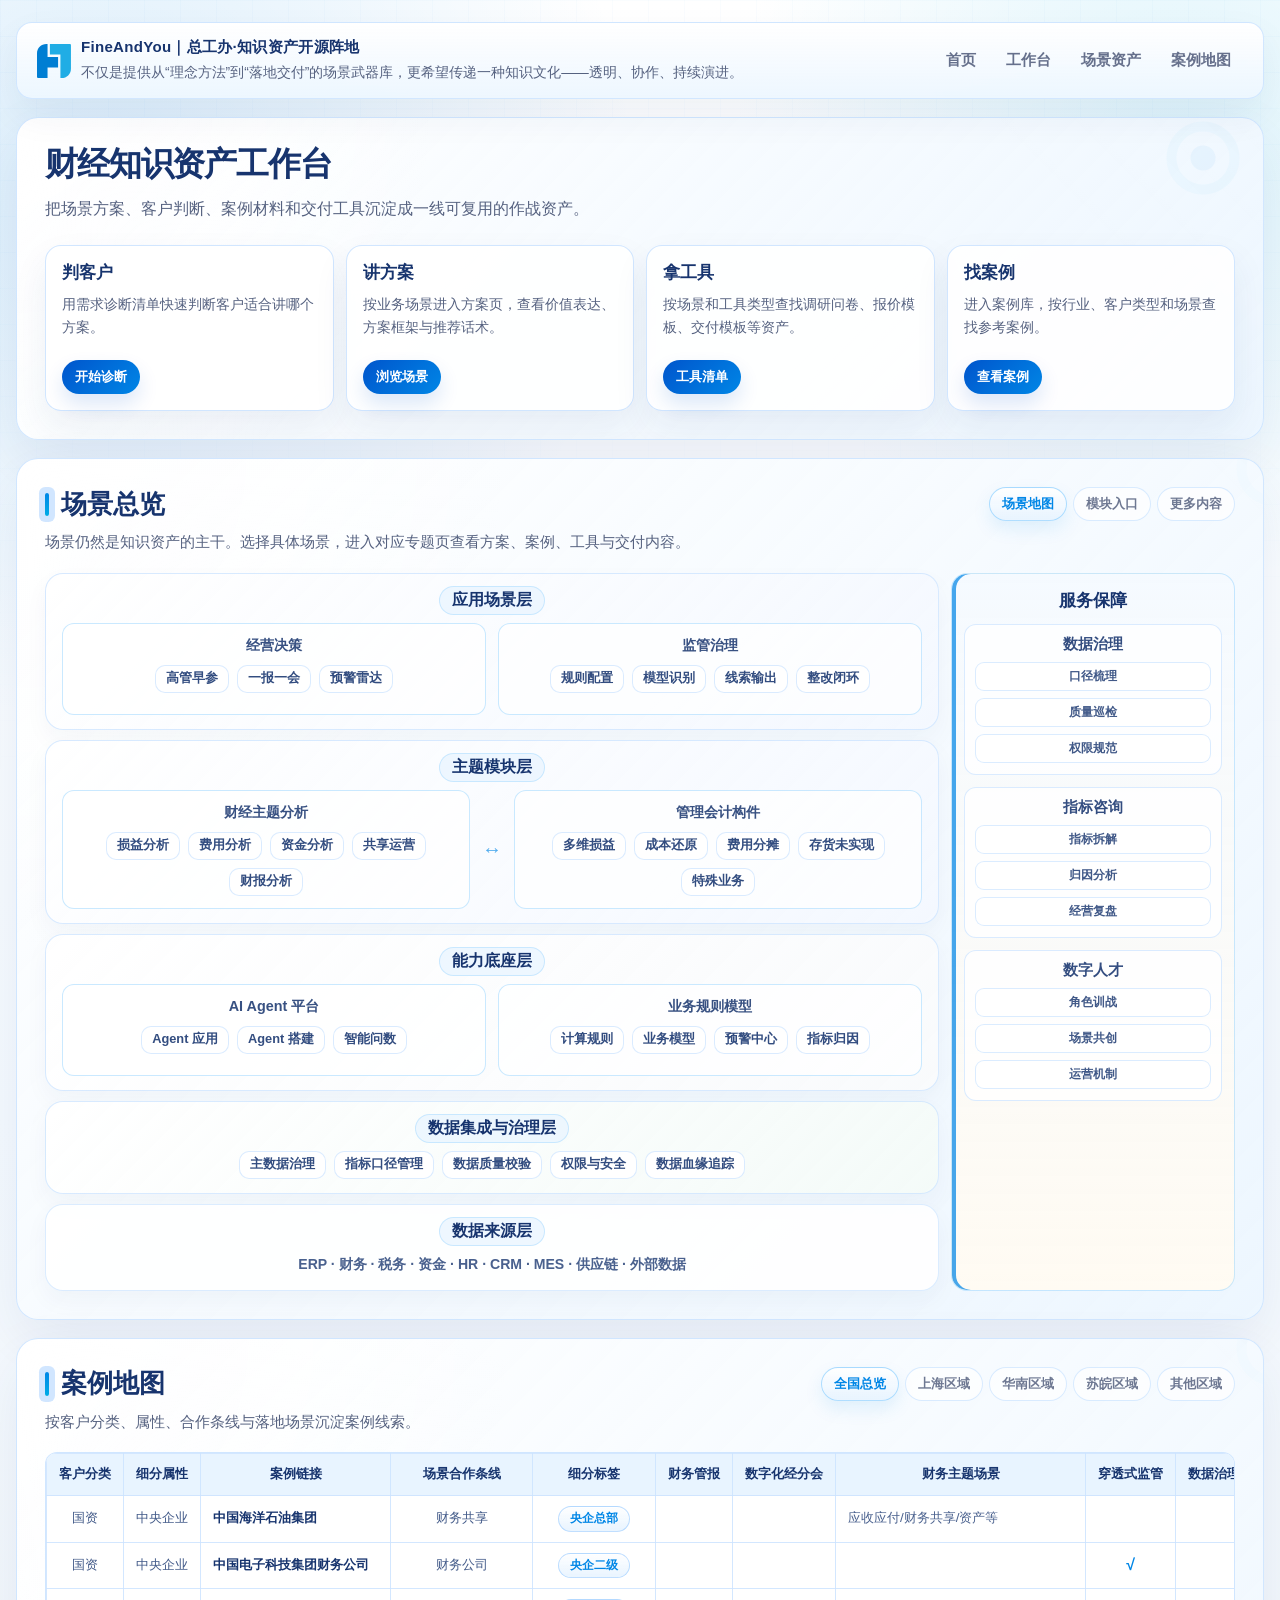
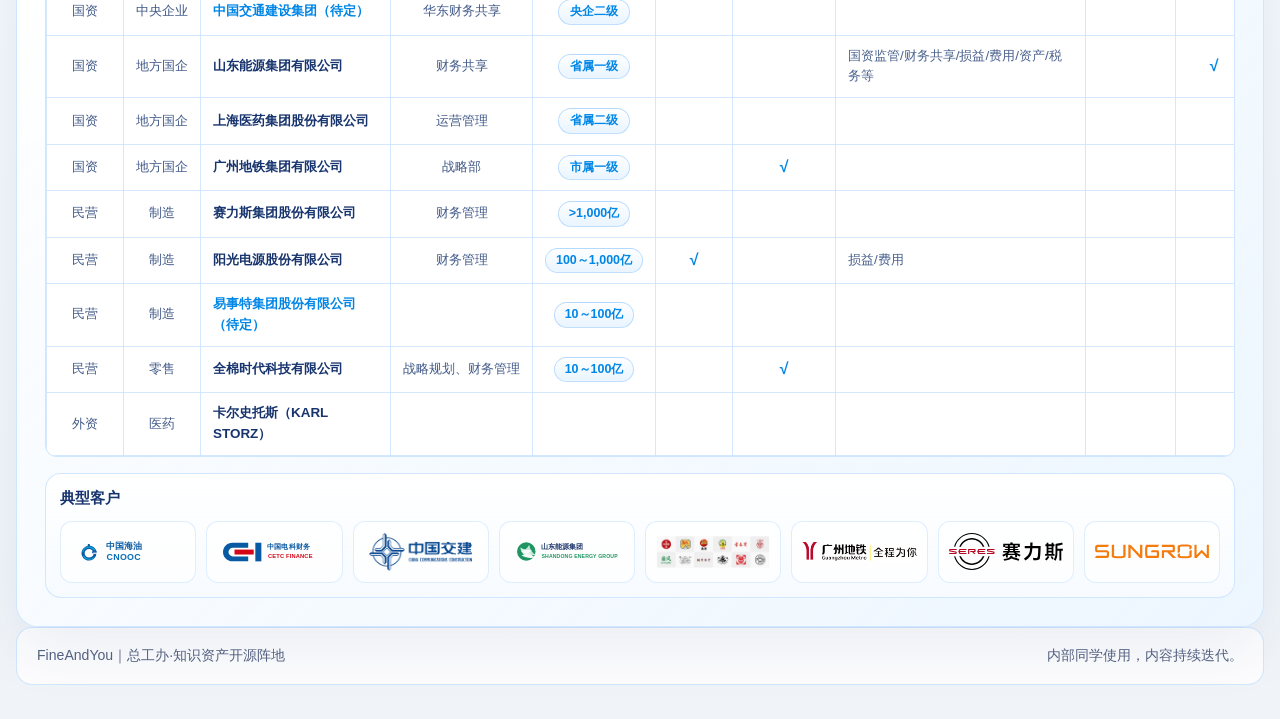
==== commit e2346151: "Simplify scenario map frames" ====
--- a/index.html
+++ b/index.html
@@ -813,45 +813,37 @@
       background:
         linear-gradient(135deg, rgba(255, 255, 255, 0.98), rgba(242, 247, 255, 0.84)),
         rgba(255, 255, 255, 0.88);
-      border: 1px solid rgba(204, 228, 255, 0.88);
-      box-shadow: 0 14px 32px rgba(23, 52, 110, 0.05);
-    }
-
-    .scenario-layer::before {
-      content: "";
-      position: absolute;
-      inset: 0 0 auto;
-      height: 3px;
-      background: linear-gradient(90deg, var(--navy-700), var(--sky-500), rgba(128, 202, 255, 0));
+      border: 1px solid rgba(204, 228, 255, 0.72);
+      box-shadow: 0 10px 24px rgba(23, 52, 110, 0.04);
     }
 
     .scenario-layer.is-app {
-      border-color: rgba(121, 102, 255, 0.36);
+      border-color: rgba(204, 228, 255, 0.76);
       background:
-        linear-gradient(135deg, rgba(250, 247, 255, 0.96), rgba(240, 246, 255, 0.84)),
+        linear-gradient(135deg, rgba(255, 255, 255, 0.98), rgba(242, 247, 255, 0.84)),
         rgba(255, 255, 255, 0.88);
     }
 
     .scenario-layer.is-theme {
-      border-color: rgba(0, 134, 230, 0.36);
+      border-color: rgba(204, 228, 255, 0.76);
     }
 
     .scenario-layer.is-base {
-      border-color: rgba(151, 164, 184, 0.4);
+      border-color: rgba(204, 228, 255, 0.76);
       background:
         linear-gradient(135deg, rgba(255, 255, 255, 0.96), rgba(248, 250, 252, 0.86)),
         rgba(255, 255, 255, 0.88);
     }
 
     .scenario-layer.is-governance {
-      border-color: rgba(0, 179, 92, 0.34);
+      border-color: rgba(204, 228, 255, 0.76);
       background:
-        linear-gradient(135deg, rgba(246, 255, 250, 0.96), rgba(240, 250, 245, 0.86)),
+        linear-gradient(135deg, rgba(255, 255, 255, 0.96), rgba(242, 250, 247, 0.82)),
         rgba(255, 255, 255, 0.88);
     }
 
     .scenario-layer.is-source {
-      border-color: rgba(86, 98, 128, 0.26);
+      border-color: rgba(204, 228, 255, 0.7);
       background: rgba(255, 255, 255, 0.9);
     }
 
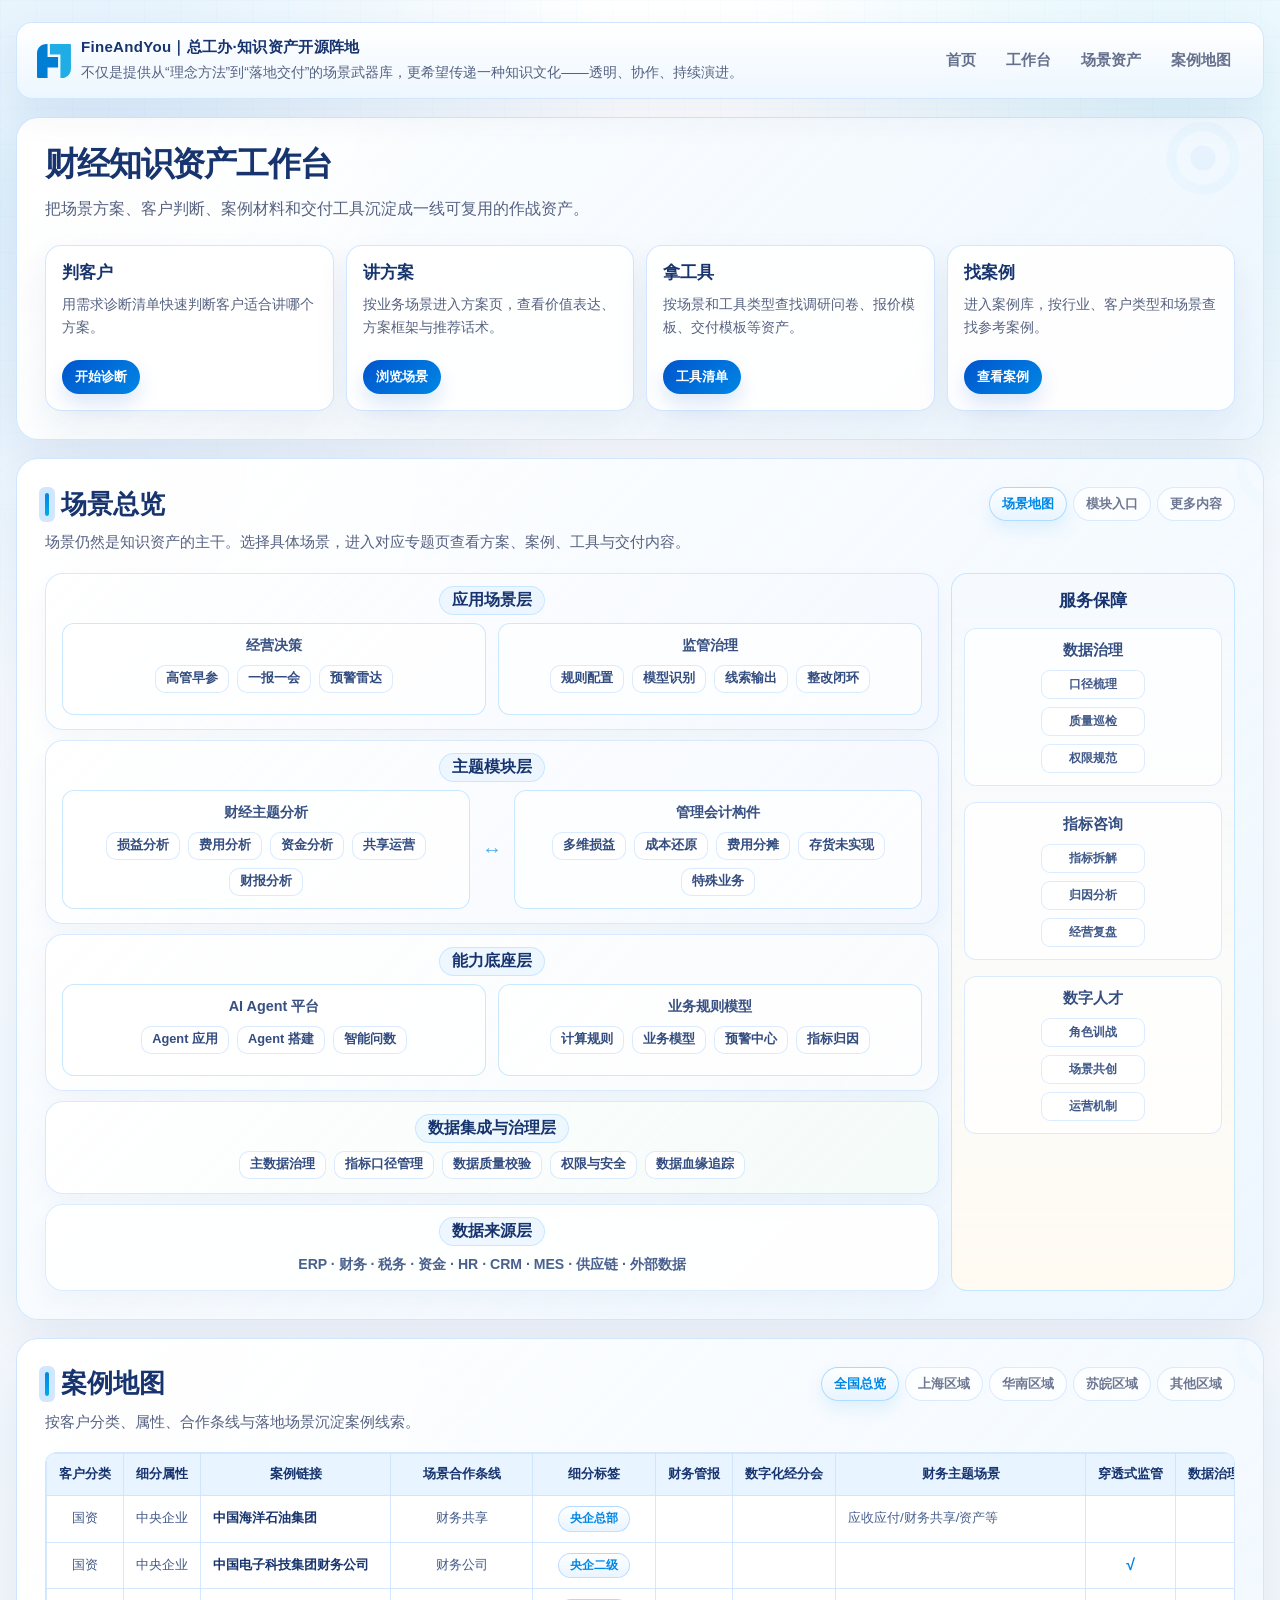
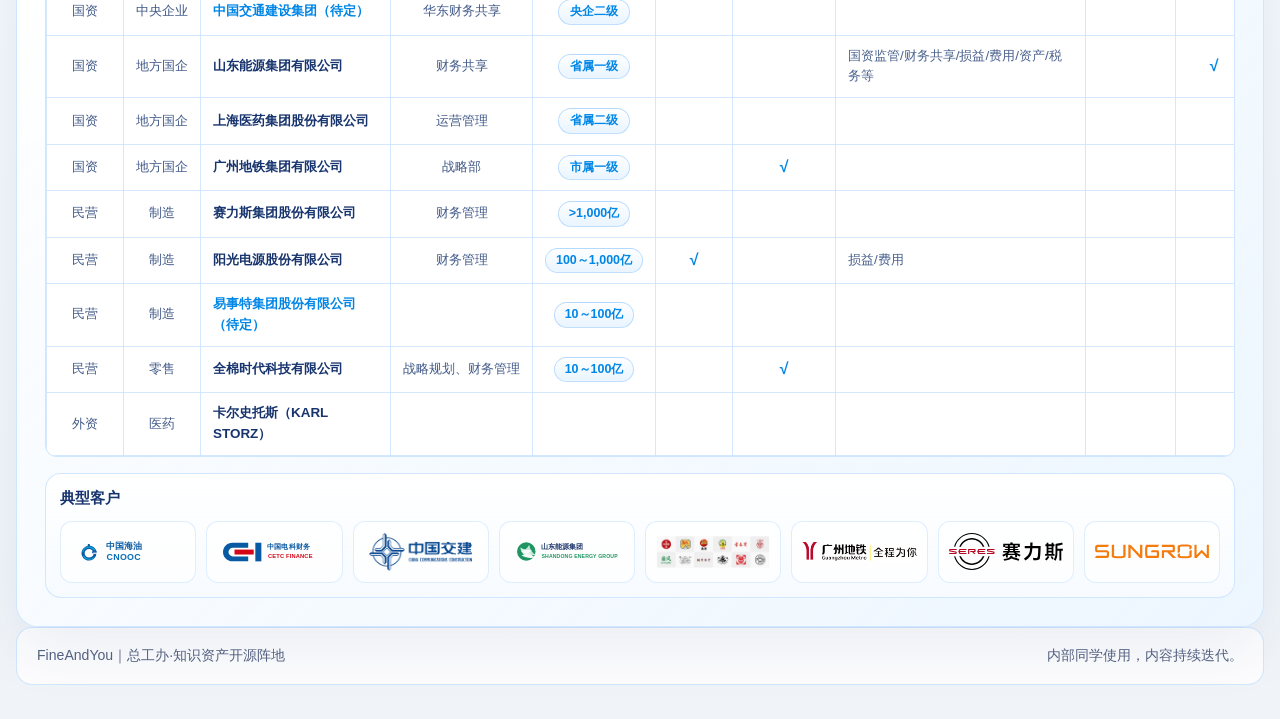
==== commit f1532d87: "Center service sidebar content" ====
--- a/index.html
+++ b/index.html
@@ -934,14 +934,13 @@
     .scenario-service {
       display: grid;
       align-content: start;
-      gap: 12px;
+      gap: 16px;
       padding: 14px 12px;
       border-radius: var(--radius-lg);
       background:
         linear-gradient(180deg, rgba(245, 250, 255, 0.98), rgba(255, 250, 240, 0.82)),
         rgba(255, 255, 255, 0.86);
       border: 1px solid rgba(128, 202, 255, 0.42);
-      box-shadow: inset 4px 0 0 rgba(0, 134, 230, 0.72);
     }
 
     .scenario-service-title {
@@ -953,8 +952,9 @@
 
     .scenario-service-card {
       display: grid;
-      gap: 8px;
-      padding: 10px 10px 11px;
+      justify-items: center;
+      gap: 10px;
+      padding: 12px 10px;
       border-radius: var(--radius-md);
       background: rgba(255, 255, 255, 0.78);
       border: 1px solid rgba(204, 228, 255, 0.72);
@@ -968,12 +968,15 @@
 
     .scenario-service-list {
       display: grid;
-      gap: 7px;
+      gap: 8px;
+      justify-items: center;
+      width: 100%;
     }
 
     .scenario-service-pill {
       display: inline-flex;
       justify-content: center;
+      width: min(100%, 104px);
       padding: 5px 8px;
       border-radius: 9px;
       color: rgba(23, 52, 110, 0.82);
@@ -1527,7 +1530,7 @@
       }
 
       .scenario-service {
-        gap: 5px;
+        gap: 7px;
         padding: 7px 6px;
       }
 
@@ -1536,8 +1539,8 @@
       }
 
       .scenario-service-card {
-        gap: 4px;
-        padding: 6px 4px;
+        gap: 5px;
+        padding: 7px 4px;
       }
 
       .scenario-service-card strong {
@@ -1545,7 +1548,7 @@
       }
 
       .scenario-service-list {
-        gap: 3px;
+        gap: 4px;
       }
 
       .scenario-service-pill {
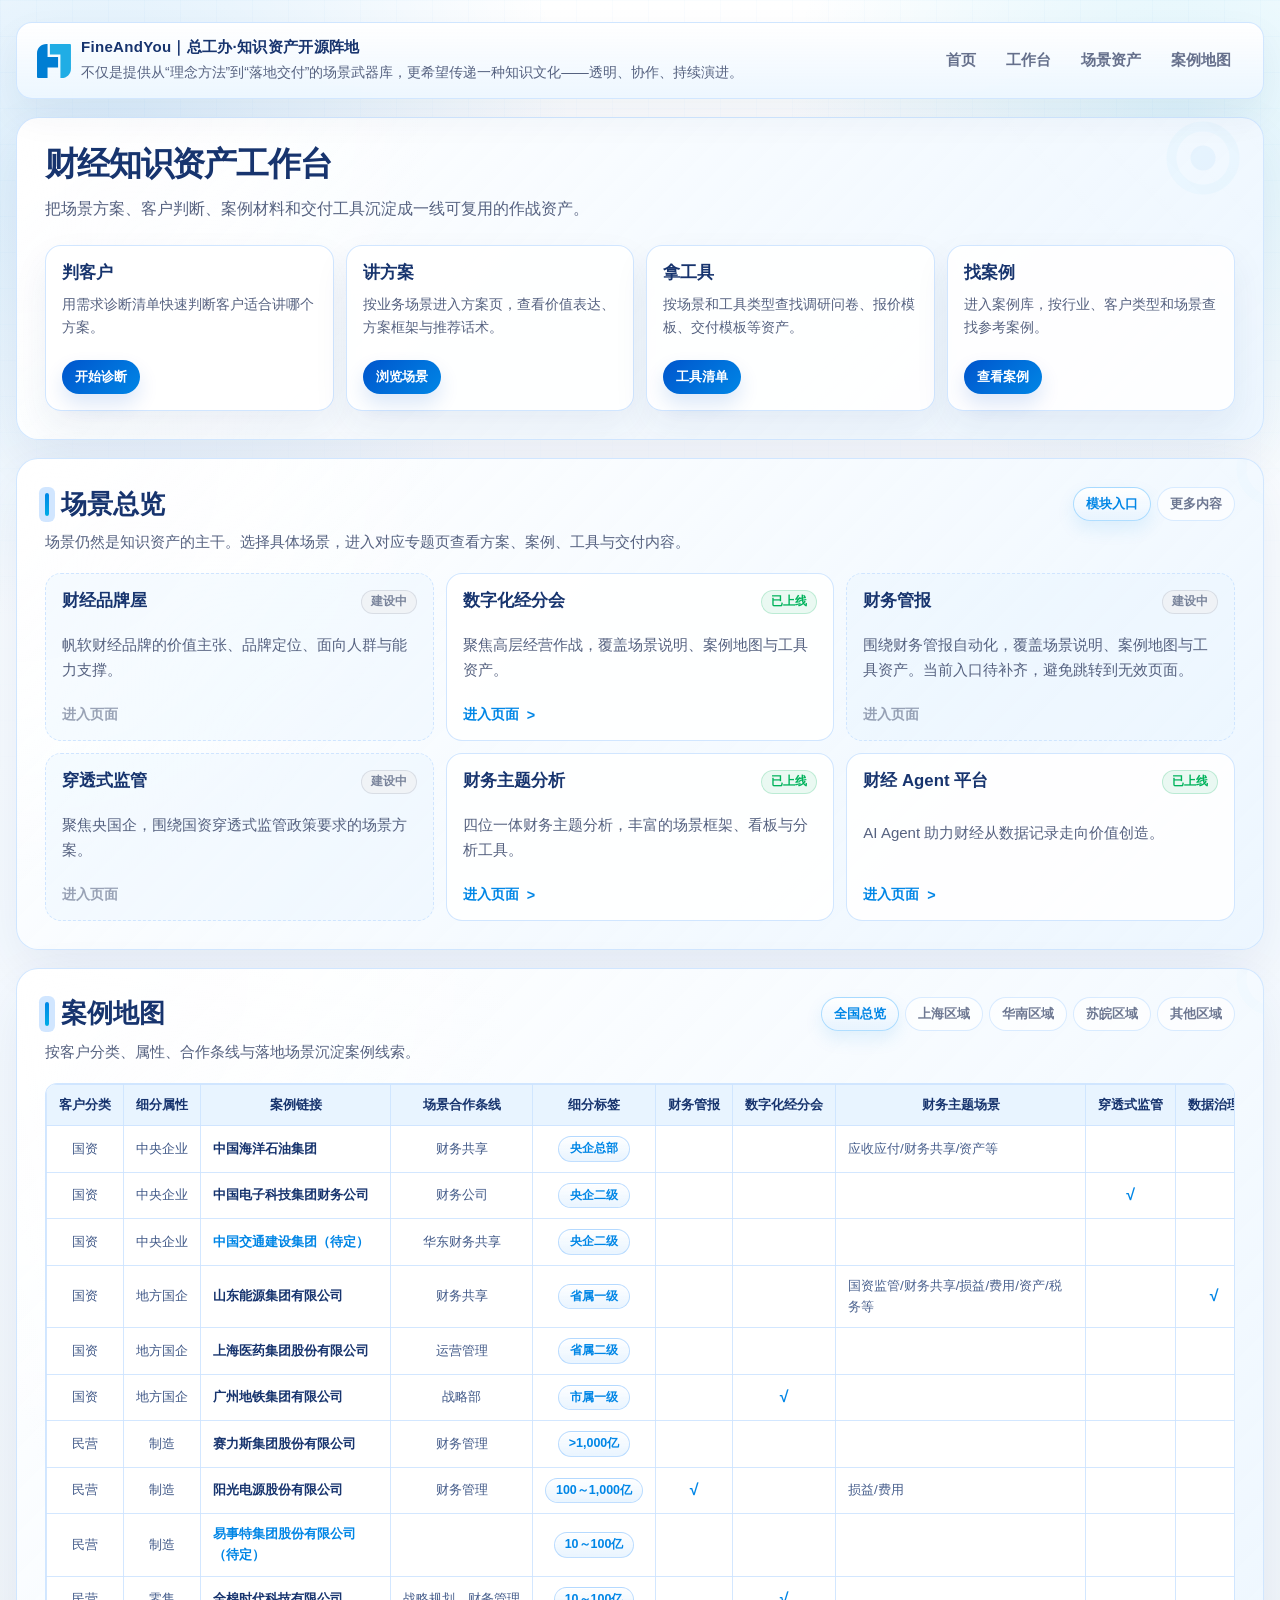
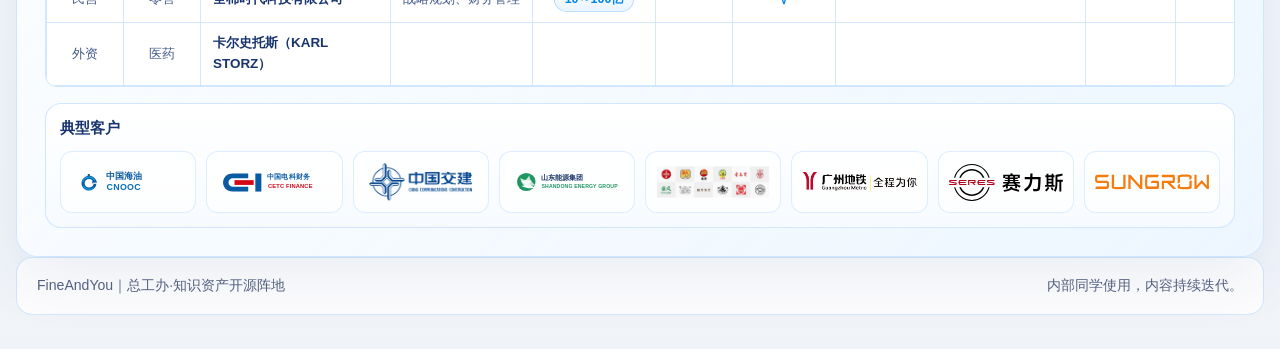
==== commit 424f028f: "Remove scene map tab" ====
--- a/index.html
+++ b/index.html
@@ -793,199 +793,6 @@
       font-weight: 900;
     }
 
-    .scenario-map {
-      display: grid;
-      grid-template-columns: minmax(0, 1fr) 284px;
-      gap: 12px;
-      align-items: stretch;
-    }
-
-    .scenario-main {
-      display: grid;
-      gap: 10px;
-    }
-
-    .scenario-layer {
-      position: relative;
-      overflow: hidden;
-      padding: 12px 16px 14px;
-      border-radius: 18px;
-      background:
-        linear-gradient(135deg, rgba(255, 255, 255, 0.98), rgba(242, 247, 255, 0.84)),
-        rgba(255, 255, 255, 0.88);
-      border: 1px solid rgba(204, 228, 255, 0.72);
-      box-shadow: 0 10px 24px rgba(23, 52, 110, 0.04);
-    }
-
-    .scenario-layer.is-app {
-      border-color: rgba(204, 228, 255, 0.76);
-      background:
-        linear-gradient(135deg, rgba(255, 255, 255, 0.98), rgba(242, 247, 255, 0.84)),
-        rgba(255, 255, 255, 0.88);
-    }
-
-    .scenario-layer.is-theme {
-      border-color: rgba(204, 228, 255, 0.76);
-    }
-
-    .scenario-layer.is-base {
-      border-color: rgba(204, 228, 255, 0.76);
-      background:
-        linear-gradient(135deg, rgba(255, 255, 255, 0.96), rgba(248, 250, 252, 0.86)),
-        rgba(255, 255, 255, 0.88);
-    }
-
-    .scenario-layer.is-governance {
-      border-color: rgba(204, 228, 255, 0.76);
-      background:
-        linear-gradient(135deg, rgba(255, 255, 255, 0.96), rgba(242, 250, 247, 0.82)),
-        rgba(255, 255, 255, 0.88);
-    }
-
-    .scenario-layer.is-source {
-      border-color: rgba(204, 228, 255, 0.7);
-      background: rgba(255, 255, 255, 0.9);
-    }
-
-    .scenario-layer-title {
-      width: fit-content;
-      margin: 0 auto 8px;
-      padding: 3px 12px;
-      border-radius: 999px;
-      color: var(--navy-900);
-      font-size: clamp(0.92rem, 1.25vw, 1.08rem);
-      font-weight: 900;
-      text-align: center;
-      background: rgba(232, 244, 255, 0.72);
-      border: 1px solid rgba(128, 202, 255, 0.34);
-    }
-
-    .scenario-step-row {
-      display: block;
-    }
-
-    .scenario-cluster-grid {
-      display: grid;
-      grid-template-columns: repeat(2, minmax(0, 1fr));
-      gap: 12px;
-      align-items: center;
-    }
-
-    .scenario-cluster-row {
-      display: grid;
-      grid-template-columns: minmax(0, 1fr) auto minmax(0, 1fr);
-      gap: 12px;
-      align-items: center;
-    }
-
-    .scenario-cluster {
-      min-height: 92px;
-      padding: 12px 14px;
-      border-radius: var(--radius-md);
-      background: rgba(255, 255, 255, 0.7);
-      border: 1px solid rgba(128, 202, 255, 0.42);
-    }
-
-    .scenario-cluster-title {
-      margin-bottom: 10px;
-      color: rgba(23, 52, 110, 0.86);
-      font-size: 0.9rem;
-      font-weight: 800;
-      text-align: center;
-    }
-
-    .scenario-pill-row {
-      display: flex;
-      flex-wrap: wrap;
-      justify-content: center;
-      gap: 8px;
-    }
-
-    .scenario-pill {
-      display: inline-flex;
-      align-items: center;
-      justify-content: center;
-      min-height: 28px;
-      padding: 4px 10px;
-      border-radius: 10px;
-      color: rgba(23, 52, 110, 0.88);
-      font-size: 0.8rem;
-      font-weight: 800;
-      background: rgba(255, 255, 255, 0.9);
-      border: 1px solid rgba(204, 228, 255, 0.72);
-      box-shadow: inset 0 1px 0 rgba(255, 255, 255, 0.82);
-    }
-
-    .scenario-flow-arrow {
-      color: var(--navy-700);
-      font-size: 1.25rem;
-      font-weight: 900;
-      opacity: 0.68;
-    }
-
-    .scenario-source-text {
-      color: rgba(23, 52, 110, 0.78);
-      font-size: 0.88rem;
-      font-weight: 800;
-      line-height: 1.55;
-      text-align: center;
-    }
-
-    .scenario-service {
-      display: grid;
-      align-content: start;
-      gap: 16px;
-      padding: 14px 12px;
-      border-radius: var(--radius-lg);
-      background:
-        linear-gradient(180deg, rgba(245, 250, 255, 0.98), rgba(255, 250, 240, 0.82)),
-        rgba(255, 255, 255, 0.86);
-      border: 1px solid rgba(128, 202, 255, 0.42);
-    }
-
-    .scenario-service-title {
-      color: var(--navy-900);
-      font-size: 1.08rem;
-      font-weight: 900;
-      text-align: center;
-    }
-
-    .scenario-service-card {
-      display: grid;
-      justify-items: center;
-      gap: 10px;
-      padding: 12px 10px;
-      border-radius: var(--radius-md);
-      background: rgba(255, 255, 255, 0.78);
-      border: 1px solid rgba(204, 228, 255, 0.72);
-    }
-
-    .scenario-service-card strong {
-      color: rgba(23, 52, 110, 0.88);
-      font-size: 0.92rem;
-      text-align: center;
-    }
-
-    .scenario-service-list {
-      display: grid;
-      gap: 8px;
-      justify-items: center;
-      width: 100%;
-    }
-
-    .scenario-service-pill {
-      display: inline-flex;
-      justify-content: center;
-      width: min(100%, 104px);
-      padding: 5px 8px;
-      border-radius: 9px;
-      color: rgba(23, 52, 110, 0.82);
-      font-size: 0.76rem;
-      font-weight: 800;
-      background: rgba(255, 255, 255, 0.92);
-      border: 1px solid rgba(204, 228, 255, 0.7);
-    }
-
     .modal {
       position: fixed;
       inset: 0;
@@ -1331,10 +1138,6 @@
         grid-template-columns: 1fr;
       }
 
-      .scenario-flow-arrow {
-        text-align: center;
-      }
-
       .tool-row,
       .tool-row.is-head {
         grid-template-columns: 1fr;
@@ -1474,87 +1277,6 @@
         min-height: 30px;
         padding: 5px 6px;
         font-size: 0.72rem;
-      }
-
-      .scenario-main {
-        gap: 7px;
-      }
-
-      .scenario-map {
-        grid-template-columns: minmax(0, 1fr) 96px;
-        gap: 6px;
-      }
-
-      .scenario-layer {
-        padding: 6px;
-      }
-
-      .scenario-layer-title {
-        margin-bottom: 5px;
-        padding: 2px 7px;
-        font-size: 0.72rem;
-      }
-
-      .scenario-cluster-grid {
-        gap: 5px;
-      }
-
-      .scenario-cluster-row {
-        gap: 5px;
-      }
-
-      .scenario-cluster {
-        min-height: 0;
-        padding: 6px;
-      }
-
-      .scenario-cluster-title {
-        margin-bottom: 4px;
-        font-size: 0.66rem;
-      }
-
-      .scenario-pill-row {
-        gap: 3px;
-      }
-
-      .scenario-pill {
-        min-height: 18px;
-        padding: 2px 4px;
-        border-radius: 6px;
-        font-size: 0.56rem;
-      }
-
-      .scenario-source-text {
-        font-size: 0.62rem;
-        line-height: 1.3;
-      }
-
-      .scenario-service {
-        gap: 7px;
-        padding: 7px 6px;
-      }
-
-      .scenario-service-title {
-        font-size: 0.72rem;
-      }
-
-      .scenario-service-card {
-        gap: 5px;
-        padding: 7px 4px;
-      }
-
-      .scenario-service-card strong {
-        font-size: 0.62rem;
-      }
-
-      .scenario-service-list {
-        gap: 4px;
-      }
-
-      .scenario-service-pill {
-        padding: 3px 2px;
-        border-radius: 6px;
-        font-size: 0.52rem;
       }
 
       .modal {
@@ -1653,8 +1375,7 @@
             <div class="scene-title-row">
               <h2>场景总览</h2>
               <div class="scene-tabs" role="tablist" aria-label="场景总览切换">
-                <button class="scene-tab is-active" type="button" role="tab" aria-selected="true" aria-controls="scene-map" data-scene-pane="map">场景地图</button>
-                <button class="scene-tab" type="button" role="tab" aria-selected="false" aria-controls="scene-modules" data-scene-pane="modules">模块入口</button>
+                <button class="scene-tab is-active" type="button" role="tab" aria-selected="true" aria-controls="scene-modules" data-scene-pane="modules">模块入口</button>
                 <button class="scene-tab" type="button" role="tab" aria-selected="false" aria-controls="scene-more" data-scene-pane="more">更多内容</button>
               </div>
             </div>
@@ -1663,130 +1384,7 @@
         </div>
 
         <div class="section-inner">
-          <div class="arsenal-pane is-active" id="scene-map" role="tabpanel">
-            <div class="scenario-map" aria-label="财经场景地图">
-              <div class="scenario-main">
-                <section class="scenario-layer is-app">
-                  <h3 class="scenario-layer-title">应用场景层</h3>
-                  <div class="scenario-cluster-grid">
-                    <div class="scenario-cluster">
-                      <div class="scenario-cluster-title">经营决策</div>
-                      <div class="scenario-pill-row">
-                        <span class="scenario-pill">高管早参</span>
-                        <span class="scenario-pill">一报一会</span>
-                        <span class="scenario-pill">预警雷达</span>
-                      </div>
-                    </div>
-                    <div class="scenario-cluster">
-                      <div class="scenario-cluster-title">监管治理</div>
-                      <div class="scenario-pill-row">
-                        <span class="scenario-pill">规则配置</span>
-                        <span class="scenario-pill">模型识别</span>
-                        <span class="scenario-pill">线索输出</span>
-                        <span class="scenario-pill">整改闭环</span>
-                      </div>
-                    </div>
-                  </div>
-                </section>
-
-                <section class="scenario-layer is-theme">
-                  <h3 class="scenario-layer-title">主题模块层</h3>
-                  <div class="scenario-cluster-row">
-                    <div class="scenario-cluster">
-                      <div class="scenario-cluster-title">财经主题分析</div>
-                      <div class="scenario-pill-row">
-                        <span class="scenario-pill">损益分析</span>
-                        <span class="scenario-pill">费用分析</span>
-                        <span class="scenario-pill">资金分析</span>
-                        <span class="scenario-pill">共享运营</span>
-                        <span class="scenario-pill">财报分析</span>
-                      </div>
-                    </div>
-                    <span class="scenario-flow-arrow" aria-hidden="true">↔</span>
-                    <div class="scenario-cluster">
-                      <div class="scenario-cluster-title">管理会计构件</div>
-                      <div class="scenario-pill-row">
-                        <span class="scenario-pill">多维损益</span>
-                        <span class="scenario-pill">成本还原</span>
-                        <span class="scenario-pill">费用分摊</span>
-                        <span class="scenario-pill">存货未实现</span>
-                        <span class="scenario-pill">特殊业务</span>
-                      </div>
-                    </div>
-                  </div>
-                </section>
-
-                <section class="scenario-layer is-base">
-                  <h3 class="scenario-layer-title">能力底座层</h3>
-                  <div class="scenario-cluster-grid">
-                    <div class="scenario-cluster">
-                      <div class="scenario-cluster-title">AI Agent 平台</div>
-                      <div class="scenario-pill-row">
-                        <span class="scenario-pill">Agent 应用</span>
-                        <span class="scenario-pill">Agent 搭建</span>
-                        <span class="scenario-pill">智能问数</span>
-                      </div>
-                    </div>
-                    <div class="scenario-cluster">
-                      <div class="scenario-cluster-title">业务规则模型</div>
-                      <div class="scenario-pill-row">
-                        <span class="scenario-pill">计算规则</span>
-                        <span class="scenario-pill">业务模型</span>
-                        <span class="scenario-pill">预警中心</span>
-                        <span class="scenario-pill">指标归因</span>
-                      </div>
-                    </div>
-                  </div>
-                </section>
-
-                <section class="scenario-layer is-governance">
-                  <h3 class="scenario-layer-title">数据集成与治理层</h3>
-                  <div class="scenario-pill-row">
-                    <span class="scenario-pill">主数据治理</span>
-                    <span class="scenario-pill">指标口径管理</span>
-                    <span class="scenario-pill">数据质量校验</span>
-                    <span class="scenario-pill">权限与安全</span>
-                    <span class="scenario-pill">数据血缘追踪</span>
-                  </div>
-                </section>
-
-                <section class="scenario-layer is-source">
-                  <h3 class="scenario-layer-title">数据来源层</h3>
-                  <p class="scenario-source-text">ERP · 财务 · 税务 · 资金 · HR · CRM · MES · 供应链 · 外部数据</p>
-                </section>
-              </div>
-
-              <aside class="scenario-service" aria-label="服务保障">
-                <h3 class="scenario-service-title">服务保障</h3>
-                <section class="scenario-service-card">
-                  <strong>数据治理</strong>
-                  <div class="scenario-service-list">
-                    <span class="scenario-service-pill">口径梳理</span>
-                    <span class="scenario-service-pill">质量巡检</span>
-                    <span class="scenario-service-pill">权限规范</span>
-                  </div>
-                </section>
-                <section class="scenario-service-card">
-                  <strong>指标咨询</strong>
-                  <div class="scenario-service-list">
-                    <span class="scenario-service-pill">指标拆解</span>
-                    <span class="scenario-service-pill">归因分析</span>
-                    <span class="scenario-service-pill">经营复盘</span>
-                  </div>
-                </section>
-                <section class="scenario-service-card">
-                  <strong>数字人才</strong>
-                  <div class="scenario-service-list">
-                    <span class="scenario-service-pill">角色训战</span>
-                    <span class="scenario-service-pill">场景共创</span>
-                    <span class="scenario-service-pill">运营机制</span>
-                  </div>
-                </section>
-              </aside>
-            </div>
-          </div>
-
-          <div class="arsenal-pane" id="scene-modules" role="tabpanel">
+          <div class="arsenal-pane is-active" id="scene-modules" role="tabpanel">
             <div class="asset-grid">
               <article class="asset-card is-disabled" aria-label="财经品牌屋入口暂不跳转">
                 <div class="asset-card-head">
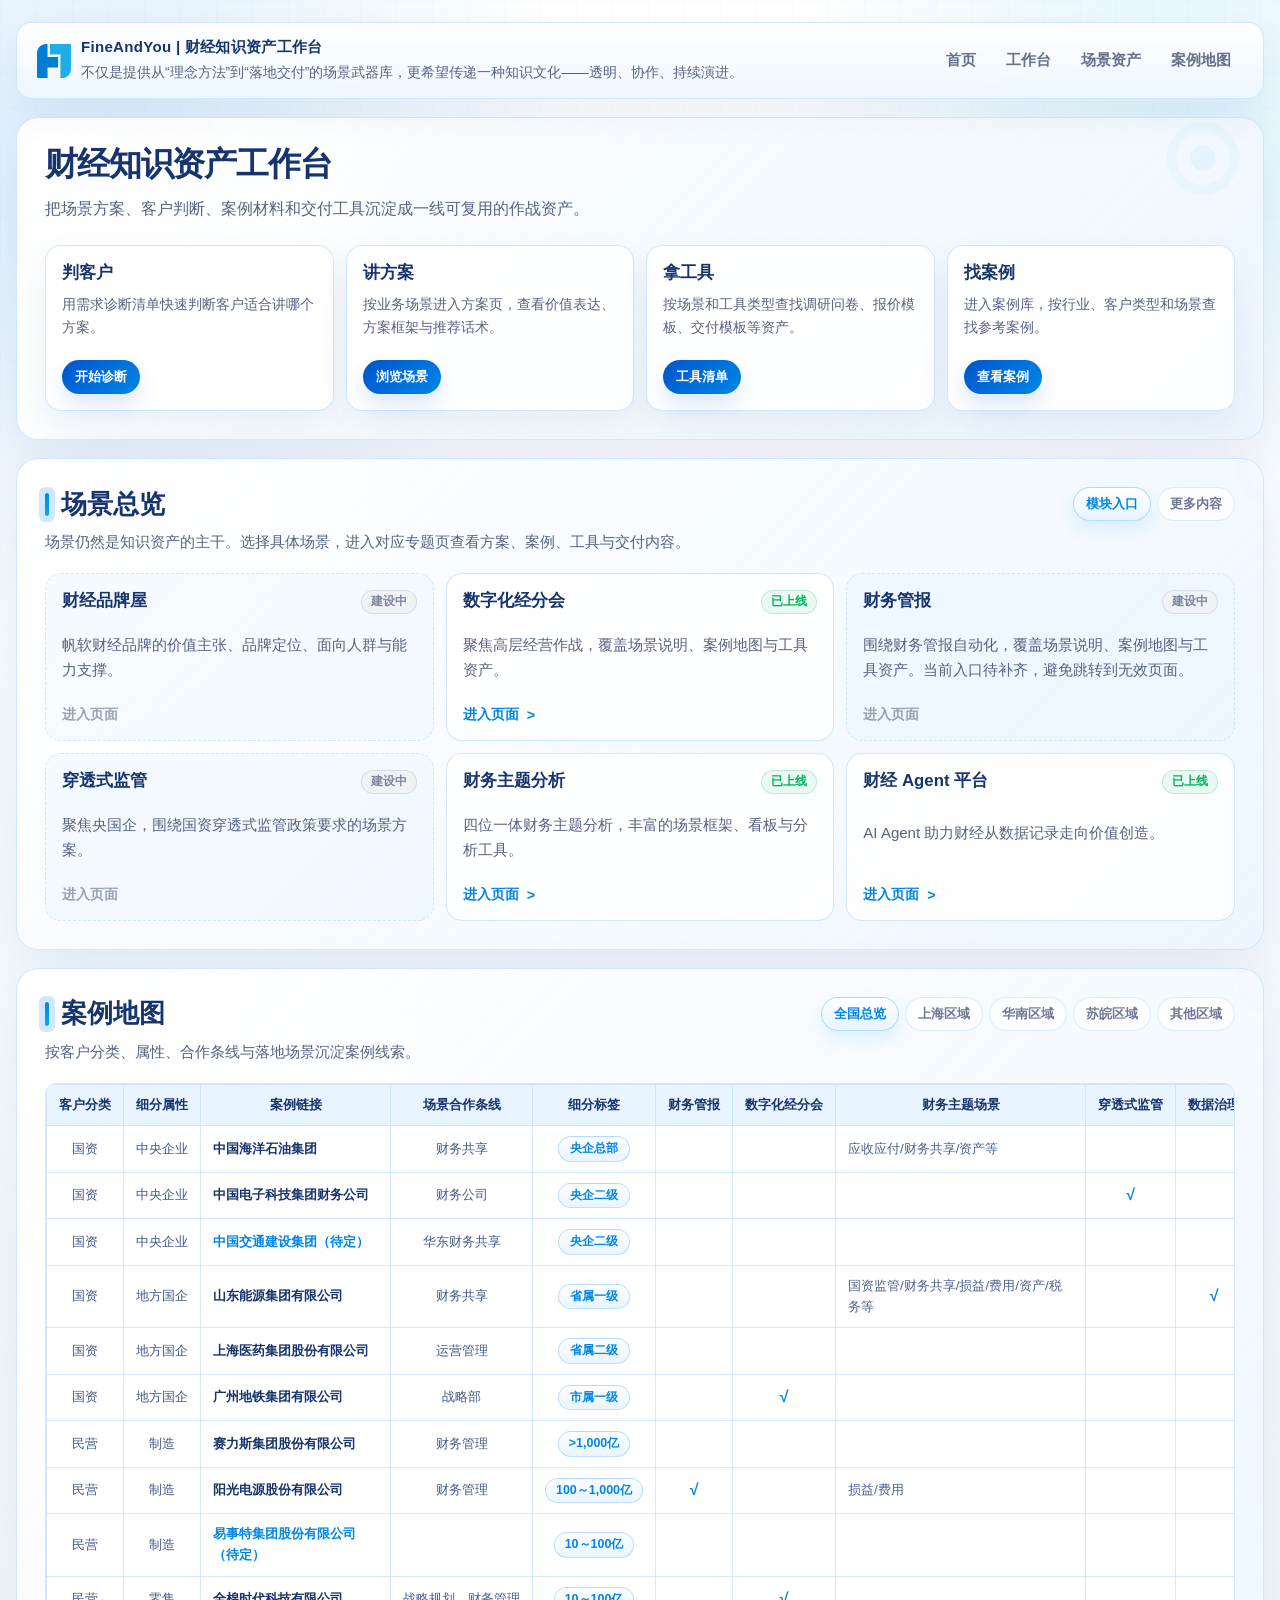
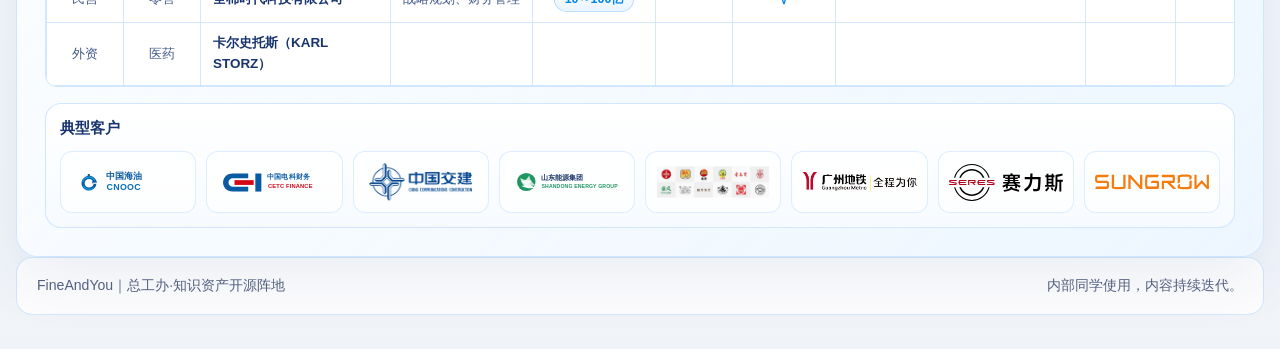
==== commit 7c99ea37: "Update homepage brand title" ====
--- a/index.html
+++ b/index.html
@@ -1313,7 +1313,7 @@
           <img src="./assets/fanruan-mark.svg" alt="帆软 Logo">
         </a>
         <div class="brand-copy">
-          <strong>FineAndYou｜总工办·知识资产开源阵地</strong>
+          <strong>FineAndYou | 财经知识资产工作台</strong>
           <p class="brand-subtitle">不仅是提供从“理念方法”到“落地交付”的场景武器库，更希望传递一种知识文化——透明、协作、持续演进。</p>
         </div>
       </div>
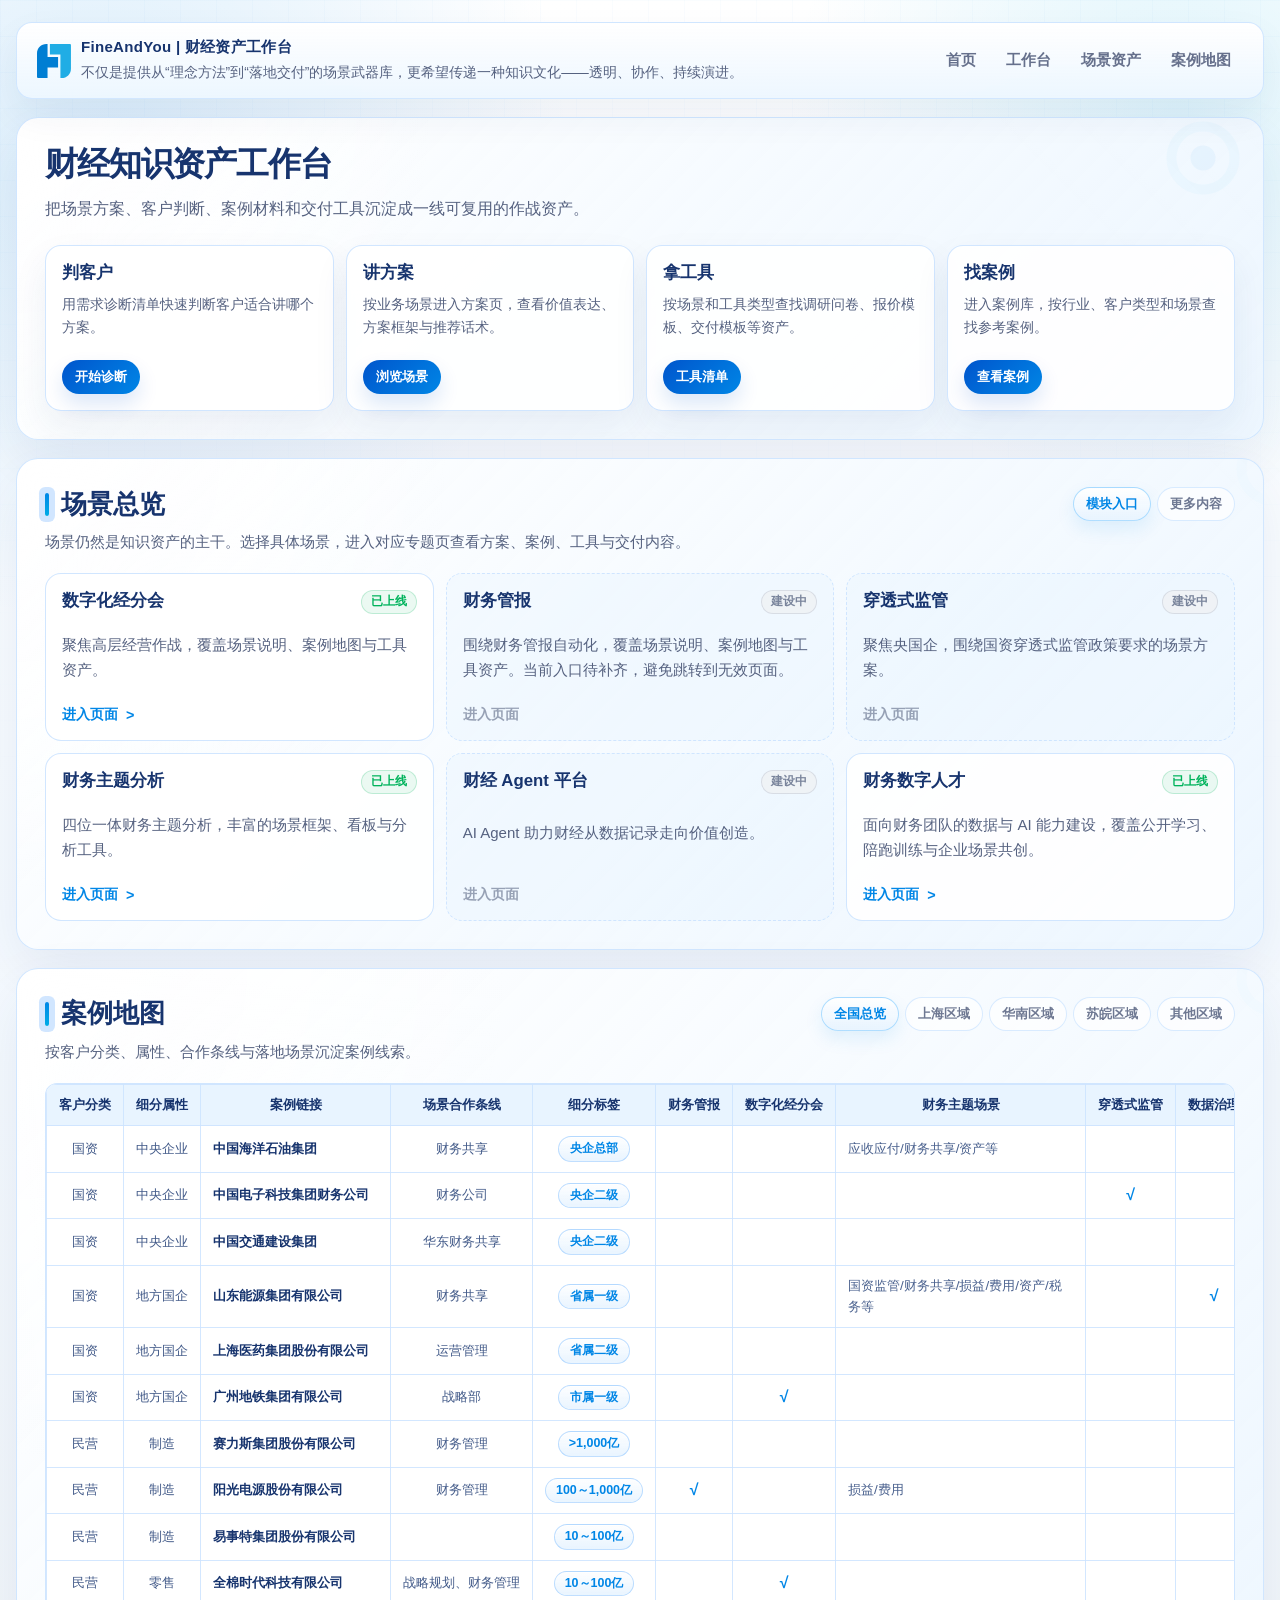
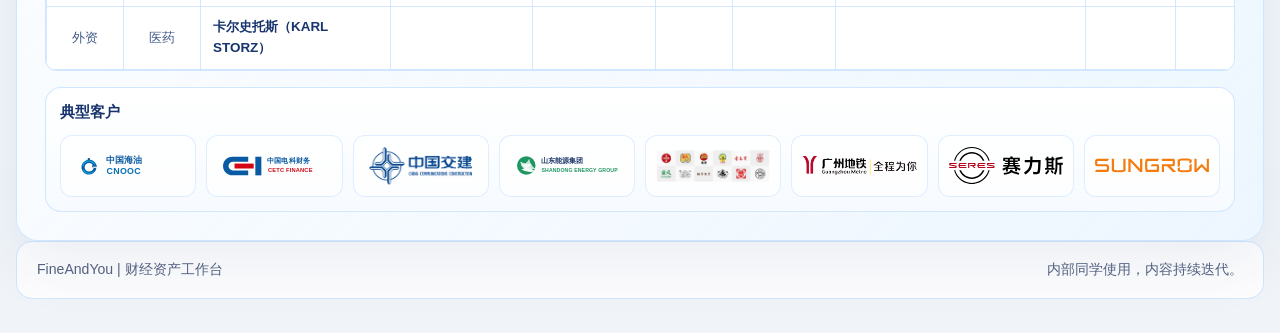
==== commit 4c319230: "Update finance asset homepage modules" ====
--- a/index.html
+++ b/index.html
@@ -1313,7 +1313,7 @@
           <img src="./assets/fanruan-mark.svg" alt="帆软 Logo">
         </a>
         <div class="brand-copy">
-          <strong>FineAndYou | 财经知识资产工作台</strong>
+          <strong>FineAndYou | 财经资产工作台</strong>
           <p class="brand-subtitle">不仅是提供从“理念方法”到“落地交付”的场景武器库，更希望传递一种知识文化——透明、协作、持续演进。</p>
         </div>
       </div>
@@ -1386,6 +1386,65 @@
         <div class="section-inner">
           <div class="arsenal-pane is-active" id="scene-modules" role="tabpanel">
             <div class="asset-grid">
+              <a class="asset-card" href="./JFH/">
+                <div class="asset-card-head">
+                  <h3>数字化经分会</h3>
+                  <span class="status is-live">已上线</span>
+                </div>
+                <p>聚焦高层经营作战，覆盖场景说明、案例地图与工具资产。</p>
+                <span class="case-link">进入页面</span>
+              </a>
+
+              <article class="asset-card is-disabled" aria-label="财务管报建设中">
+                <div class="asset-card-head">
+                  <h3>财务管报</h3>
+                  <span class="status is-muted">建设中</span>
+                </div>
+                <p>围绕财务管报自动化，覆盖场景说明、案例地图与工具资产。当前入口待补齐，避免跳转到无效页面。</p>
+                <span class="case-link is-muted">进入页面</span>
+              </article>
+
+              <article class="asset-card is-disabled" aria-label="穿透式监管入口暂不跳转">
+                <div class="asset-card-head">
+                  <h3>穿透式监管</h3>
+                  <span class="status is-muted">建设中</span>
+                </div>
+                <p>聚焦央国企，围绕国资穿透式监管政策要求的场景方案。</p>
+                <span class="case-link is-muted">进入页面</span>
+              </article>
+
+              <a class="asset-card" href="./FinanceAnalysisPlatform/">
+                <div class="asset-card-head">
+                  <h3>财务主题分析</h3>
+                  <span class="status is-live">已上线</span>
+                </div>
+                <p>四位一体财务主题分析，丰富的场景框架、看板与分析工具。</p>
+                <span class="case-link">进入页面</span>
+              </a>
+
+              <article class="asset-card is-disabled" aria-label="财经 Agent 平台建设中">
+                <div class="asset-card-head">
+                  <h3>财经 Agent 平台</h3>
+                  <span class="status is-muted">建设中</span>
+                </div>
+                <p>AI Agent 助力财经从数据记录走向价值创造。</p>
+                <span class="case-link is-muted">进入页面</span>
+              </article>
+
+              <a class="asset-card" href="https://dts.fineres.com:8443/finance-talent-service-content/" target="_blank" rel="noopener">
+                <div class="asset-card-head">
+                  <h3>财务数字人才</h3>
+                  <span class="status is-live">已上线</span>
+                </div>
+                <p>面向财务团队的数据与 AI 能力建设，覆盖公开学习、陪跑训练与企业场景共创。</p>
+                <span class="case-link">进入页面</span>
+              </a>
+            </div>
+
+          </div>
+
+          <div class="arsenal-pane" id="scene-more" role="tabpanel">
+            <div class="asset-grid">
               <article class="asset-card is-disabled" aria-label="财经品牌屋入口暂不跳转">
                 <div class="asset-card-head">
                   <h3>财经品牌屋</h3>
@@ -1395,56 +1454,6 @@
                 <span class="case-link is-muted">进入页面</span>
               </article>
 
-              <a class="asset-card" href="./JFH/">
-                <div class="asset-card-head">
-                  <h3>数字化经分会</h3>
-                  <span class="status is-live">已上线</span>
-                </div>
-                <p>聚焦高层经营作战，覆盖场景说明、案例地图与工具资产。</p>
-                <span class="case-link">进入页面</span>
-              </a>
-
-              <article class="asset-card is-disabled" aria-label="财务管报建设中">
-                <div class="asset-card-head">
-                  <h3>财务管报</h3>
-                  <span class="status is-muted">建设中</span>
-                </div>
-                <p>围绕财务管报自动化，覆盖场景说明、案例地图与工具资产。当前入口待补齐，避免跳转到无效页面。</p>
-                <span class="case-link is-muted">进入页面</span>
-              </article>
-
-              <article class="asset-card is-disabled" aria-label="穿透式监管入口暂不跳转">
-                <div class="asset-card-head">
-                  <h3>穿透式监管</h3>
-                  <span class="status is-muted">建设中</span>
-                </div>
-                <p>聚焦央国企，围绕国资穿透式监管政策要求的场景方案。</p>
-                <span class="case-link is-muted">进入页面</span>
-              </article>
-
-              <a class="asset-card" href="./FinanceAnalysisPlatform/">
-                <div class="asset-card-head">
-                  <h3>财务主题分析</h3>
-                  <span class="status is-live">已上线</span>
-                </div>
-                <p>四位一体财务主题分析，丰富的场景框架、看板与分析工具。</p>
-                <span class="case-link">进入页面</span>
-              </a>
-
-              <a class="asset-card" href="./FinanceAgentPlatform/">
-                <div class="asset-card-head">
-                  <h3>财经 Agent 平台</h3>
-                  <span class="status is-live">已上线</span>
-                </div>
-                <p>AI Agent 助力财经从数据记录走向价值创造。</p>
-                <span class="case-link">进入页面</span>
-              </a>
-            </div>
-
-          </div>
-
-          <div class="arsenal-pane" id="scene-more" role="tabpanel">
-            <div class="asset-grid">
               <a class="asset-card" href="./CaseLibrary/">
                 <div class="asset-card-head">
                   <h3>案例专题</h3>
@@ -1541,7 +1550,7 @@
               <tr>
                 <td class="center">国资</td>
                 <td class="center">中央企业</td>
-                <td class="case-name is-pending">中国交通建设集团（待定）</td>
+                <td class="case-name">中国交通建设集团</td>
                 <td class="center">华东财务共享</td>
                 <td class="center"><span class="case-map-tag">央企二级</span></td>
                 <td></td>
@@ -1619,7 +1628,7 @@
               <tr>
                 <td class="center">民营</td>
                 <td class="center">制造</td>
-                <td class="case-name is-pending">易事特集团股份有限公司（待定）</td>
+                <td class="case-name">易事特集团股份有限公司</td>
                 <td></td>
                 <td class="center"><span class="case-map-tag">10～100亿</span></td>
                 <td></td>
@@ -1950,7 +1959,7 @@
     </main>
 
     <footer class="footer-note">
-      <span>FineAndYou｜总工办·知识资产开源阵地</span>
+      <span>FineAndYou | 财经资产工作台</span>
       <span>内部同学使用，内容持续迭代。</span>
     </footer>
   </div>
